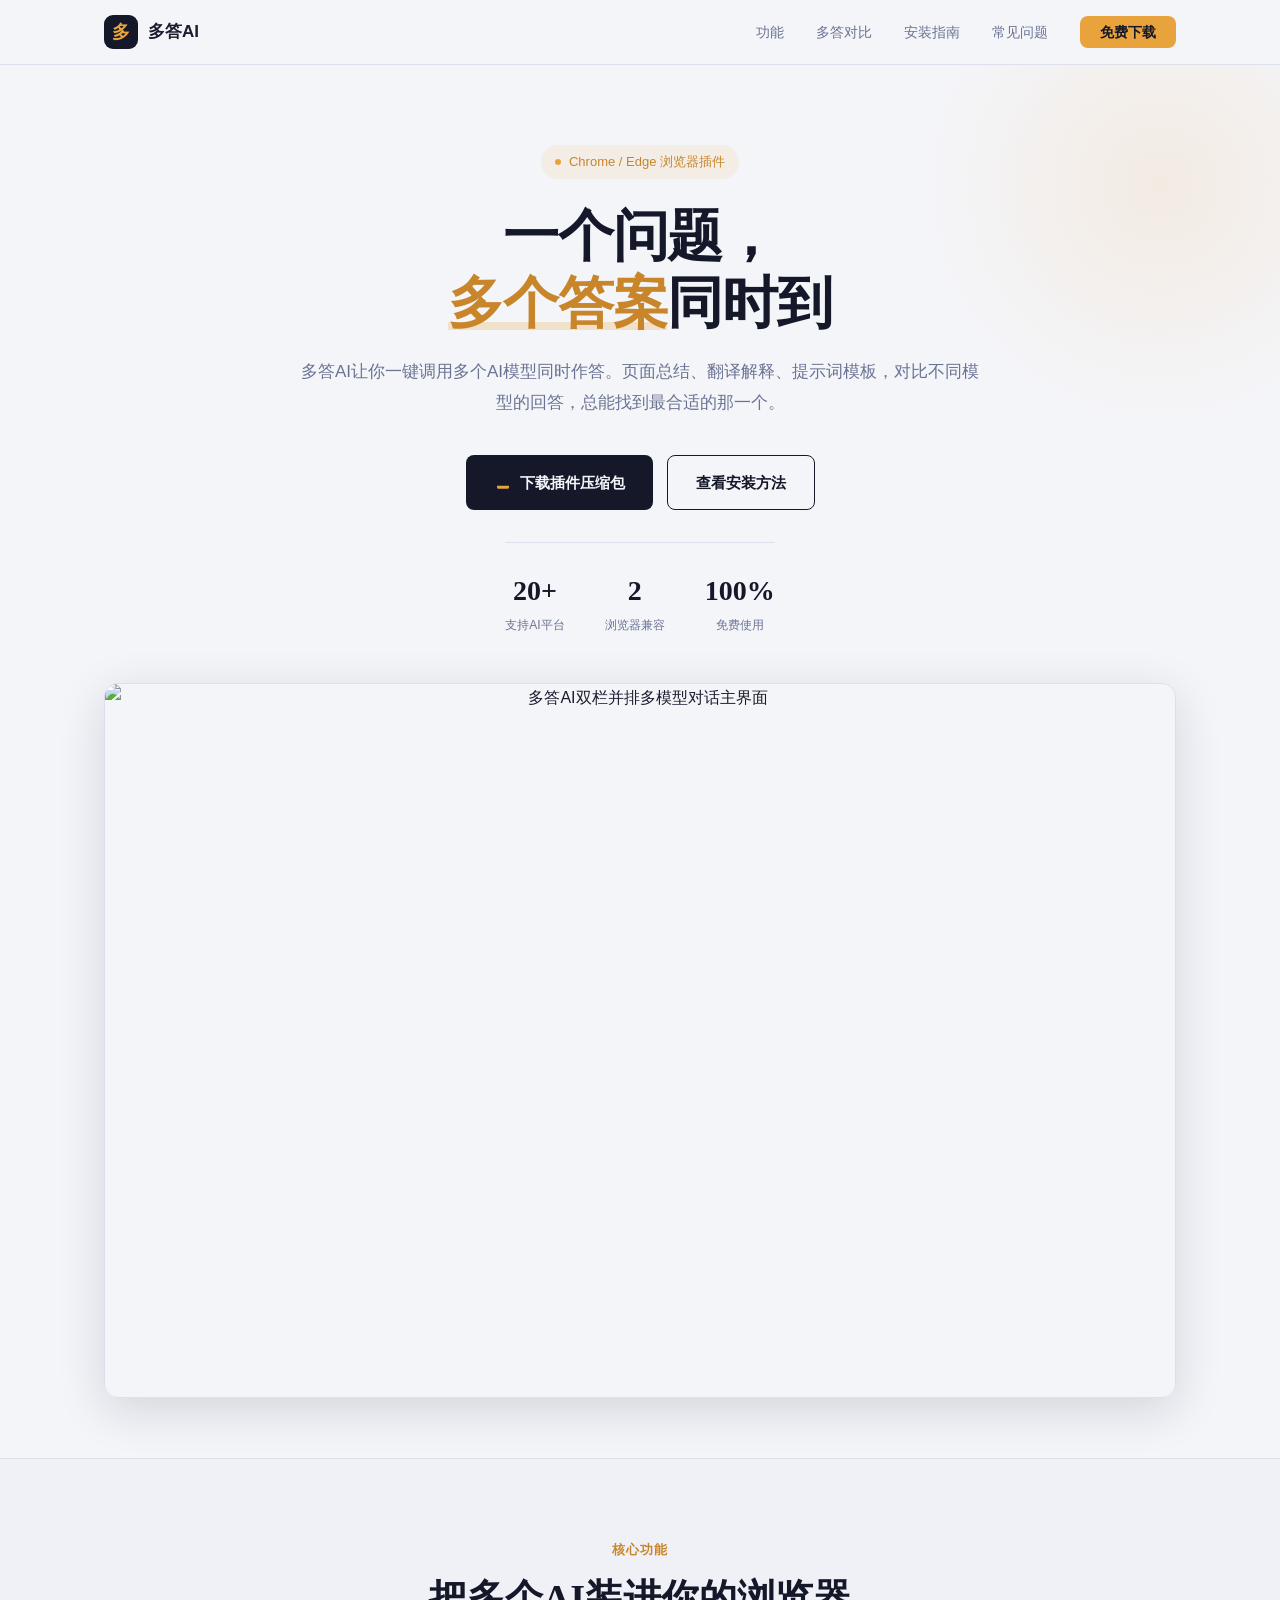
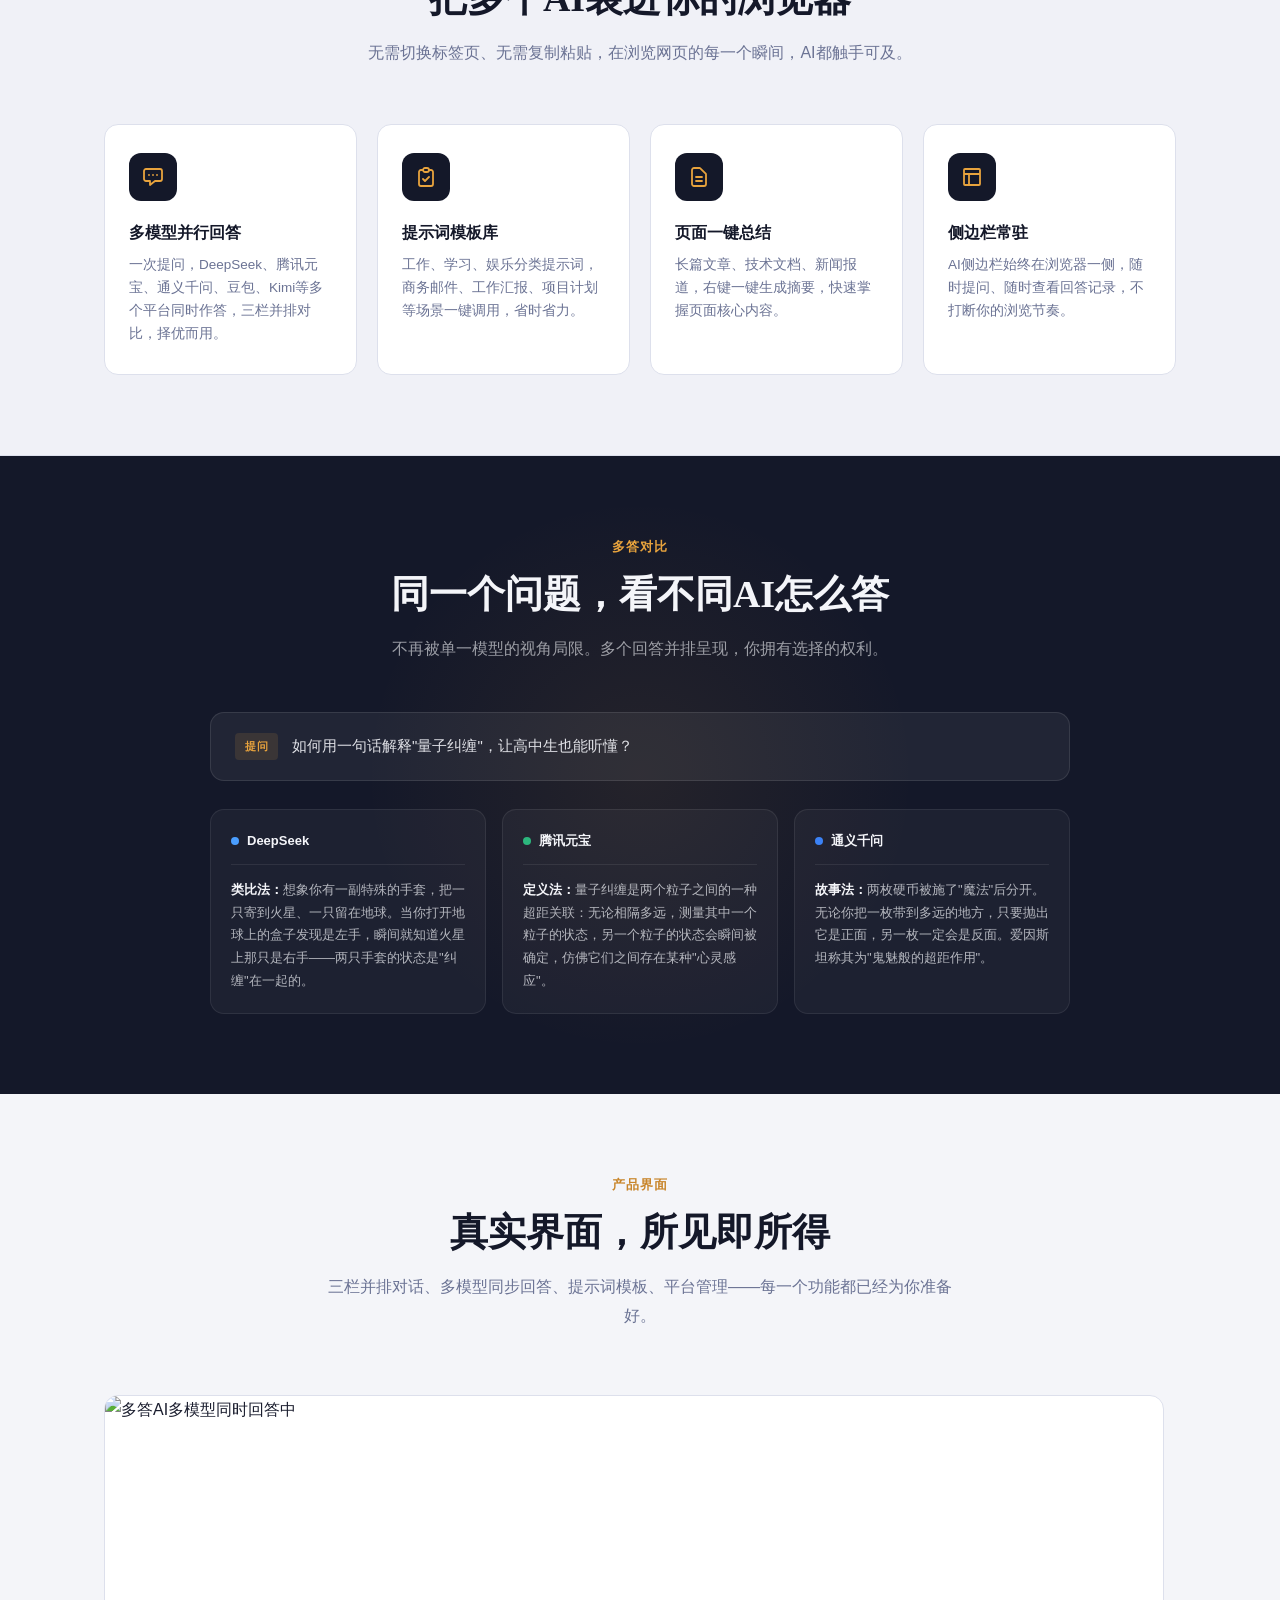
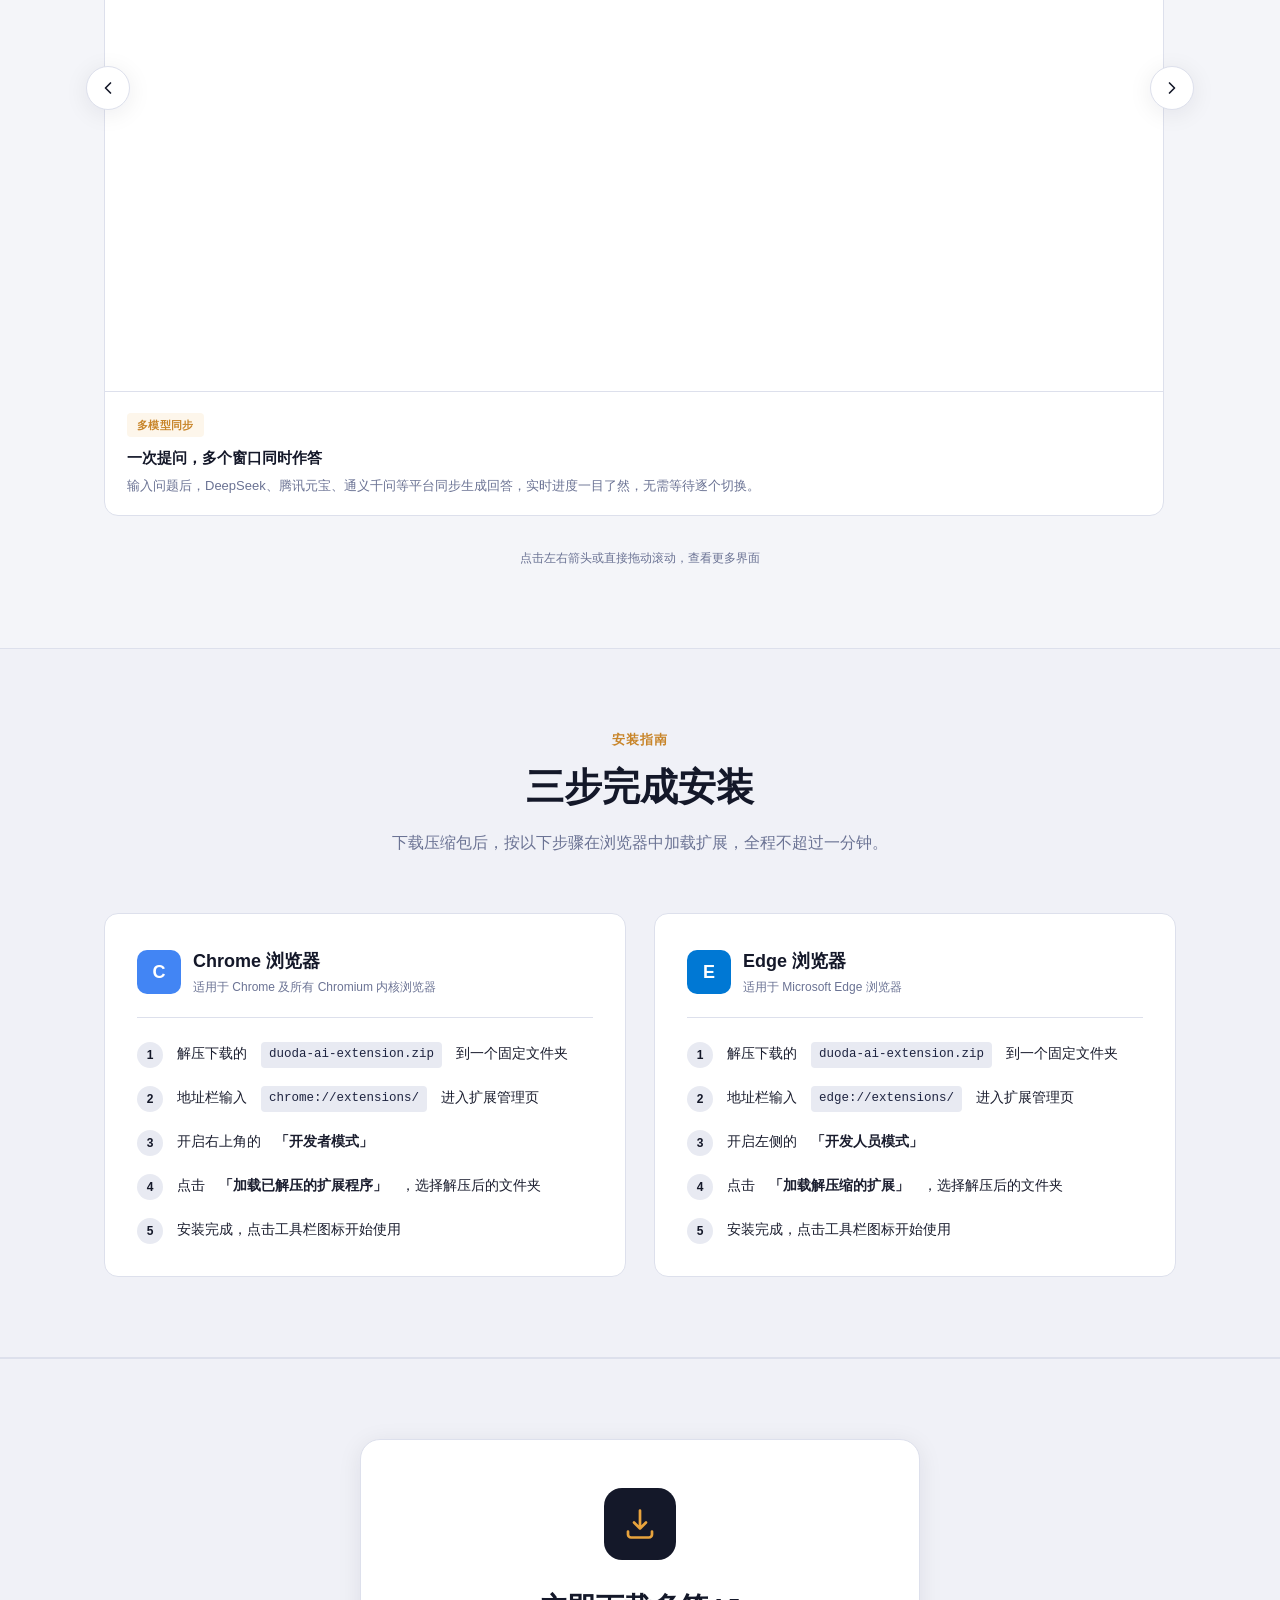
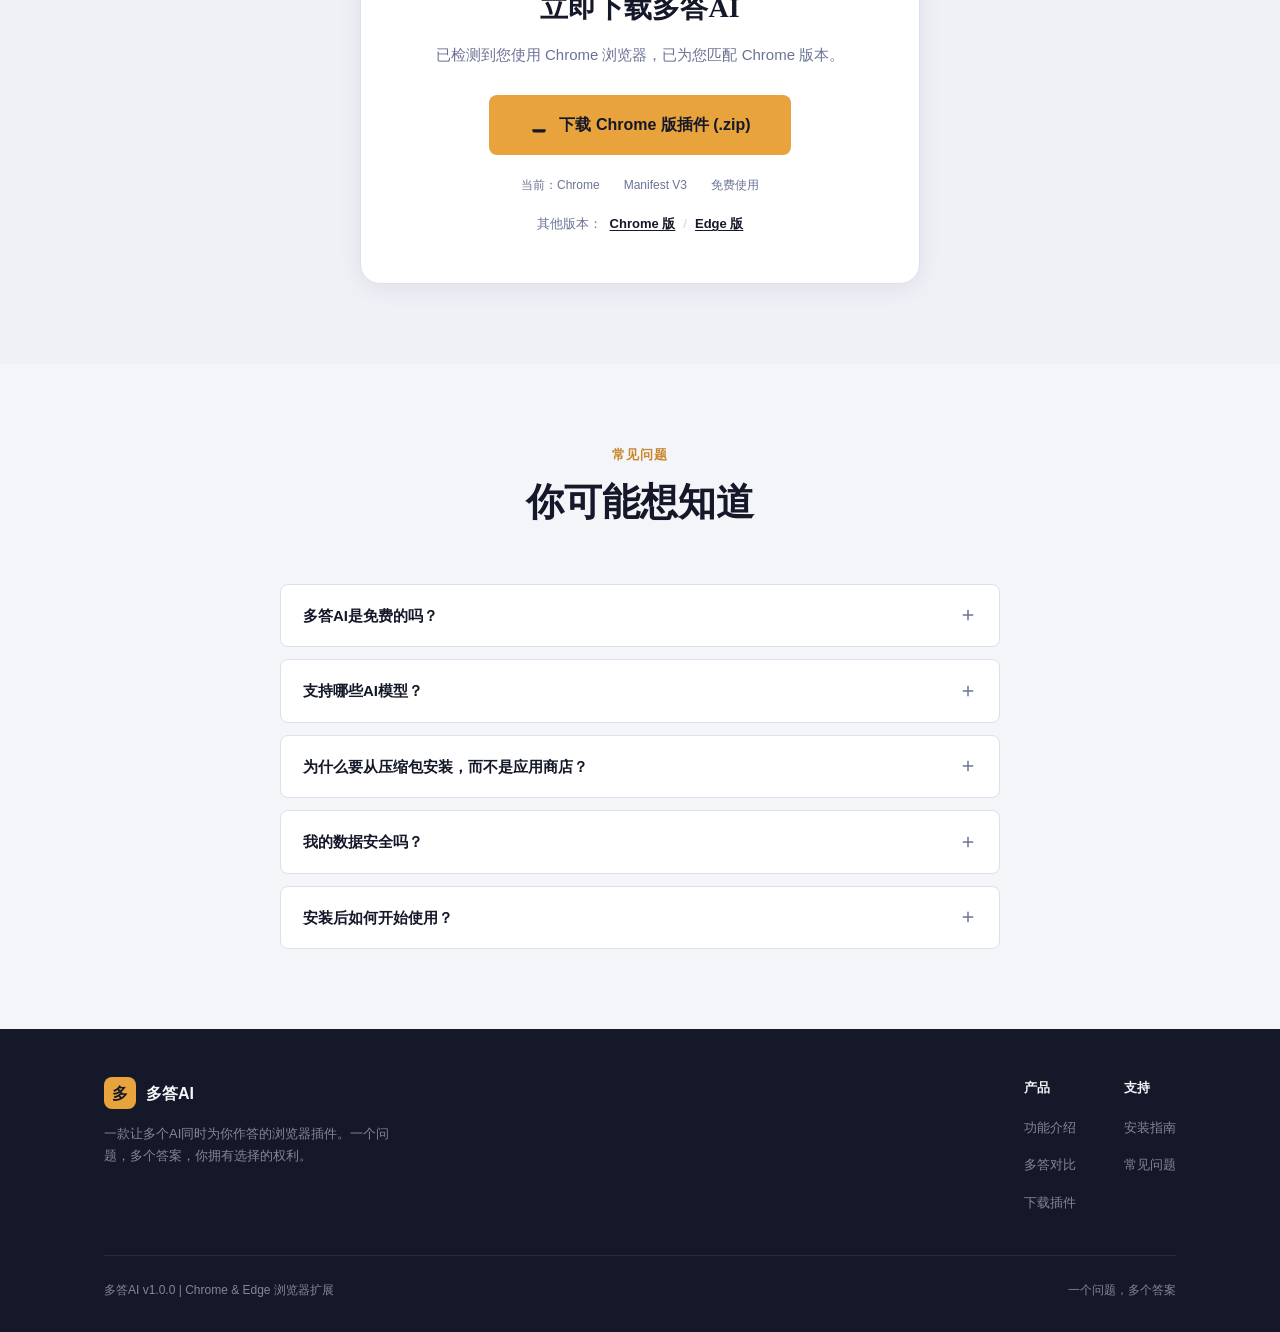
==== index.html @ 55024bc0 "Add files via upload" ====
<!DOCTYPE html>
<html lang="zh-CN">
<head>
<meta charset="UTF-8">
<meta name="viewport" content="width=device-width, initial-scale=1.0">
<title>多答AI - 一个问题，多个答案 | Chrome / Edge 浏览器插件</title>
<meta name="description" content="多答AI是一款Chrome与Edge通用的浏览器插件，一键调用多个AI模型同时回答，页面总结、提示词模板、多回答对比，让你总能找到最合适的答案。">
<link rel="stylesheet" href="https://miaoda.feishu.cn/fonts/css2?family=Noto+Serif+SC:wght@600;700;900&family=Noto+Sans+SC:wght@300;400;500;700&display=swap">
<style>
/* ============ 设计 Token ============ */
:root {
  --ink: #141829;
  --ink-2: #1e2440;
  --ink-3: #2a3055;
  --amber: #e8a33d;
  --amber-dark: #c8852a;
  --amber-light: #f5d49a;
  --paper: #f4f5f9;
  --paper-2: #f0f1f7;
  --paper-3: #e8eaf2;
  --char: #1a1d2e;
  --muted: #6b7394;
  --line: #dde0ec;
  --line-2: #cdd2e4;
  --white: #ffffff;
  --radius: 14px;
  --radius-sm: 8px;
  --shadow: 0 4px 24px rgba(20, 24, 41, 0.08);
  --shadow-lg: 0 12px 48px rgba(20, 24, 41, 0.14);
  --font-display: "Noto Serif SC", "Songti SC", "SimSun", serif;
  --font-body: "Noto Sans SC", -apple-system, "Segoe UI", "Microsoft YaHei", sans-serif;
}

* { margin: 0; padding: 0; box-sizing: border-box; }

html { scroll-behavior: smooth; }

body {
  font-family: var(--font-body);
  background: var(--paper);
  color: var(--char);
  line-height: 1.7;
  -webkit-font-smoothing: antialiased;
}

a { color: inherit; text-decoration: none; }

img { max-width: 100%; display: block; }

.container {
  max-width: 1120px;
  margin: 0 auto;
  padding: 0 24px;
}

/* ============ 导航栏 ============ */
.nav {
  position: sticky;
  top: 0;
  z-index: 100;
  background: rgba(244, 245, 249, 0.88);
  backdrop-filter: blur(12px);
  border-bottom: 1px solid var(--line);
}
.nav-inner {
  display: flex;
  align-items: center;
  justify-content: space-between;
  height: 64px;
}
.nav-logo {
  display: flex;
  align-items: center;
  gap: 10px;
  font-weight: 700;
  font-size: 17px;
}
.nav-logo-mark {
  width: 34px;
  height: 34px;
  background: var(--ink);
  color: var(--amber);
  border-radius: 9px;
  display: flex;
  align-items: center;
  justify-content: center;
  font-family: var(--font-display);
  font-size: 18px;
  font-weight: 900;
}
.nav-links {
  display: flex;
  align-items: center;
  gap: 32px;
  list-style: none;
}
.nav-links a {
  font-size: 14px;
  color: var(--muted);
  transition: color 0.2s;
}
.nav-links a:hover { color: var(--ink); }
.nav-cta {
  background: var(--amber);
  color: var(--ink) !important;
  padding: 8px 20px;
  border-radius: var(--radius-sm);
  font-weight: 600;
  transition: background 0.2s;
}
.nav-cta:hover { background: var(--amber-dark); }

@media (max-width: 720px) {
  .nav-links li:not(:last-child) { display: none; }
}

/* ============ Hero ============ */
.hero {
  padding: 80px 0 60px;
  position: relative;
  overflow: hidden;
}
.hero::before {
  content: '';
  position: absolute;
  top: -120px;
  right: -120px;
  width: 480px;
  height: 480px;
  background: radial-gradient(circle, rgba(232, 163, 61, 0.12) 0%, transparent 70%);
  pointer-events: none;
}
.hero-grid {
  display: flex;
  flex-direction: column;
  gap: 48px;
  align-items: center;
  text-align: center;
}
.hero-text {
  max-width: 680px;
  display: flex;
  flex-direction: column;
  align-items: center;
}
.hero-eyebrow {
  display: inline-flex;
  align-items: center;
  gap: 8px;
  font-size: 13px;
  color: var(--amber-dark);
  background: rgba(232, 163, 61, 0.1);
  padding: 6px 14px;
  border-radius: 20px;
  margin-bottom: 24px;
  font-weight: 500;
}
.hero-eyebrow-dot {
  width: 6px;
  height: 6px;
  background: var(--amber);
  border-radius: 50%;
}
.hero h1 {
  font-family: var(--font-display);
  font-size: clamp(36px, 5vw, 56px);
  font-weight: 900;
  line-height: 1.2;
  color: var(--ink);
  margin-bottom: 20px;
  letter-spacing: -0.02em;
}
.hero h1 .accent {
  color: var(--amber-dark);
  position: relative;
}
.hero h1 .accent::after {
  content: '';
  position: absolute;
  bottom: 4px;
  left: 0;
  right: 0;
  height: 8px;
  background: rgba(232, 163, 61, 0.25);
  z-index: -1;
}
.hero-sub {
  font-size: 17px;
  color: var(--muted);
  margin-bottom: 36px;
  line-height: 1.8;
}
.hero-actions {
  display: flex;
  gap: 14px;
  flex-wrap: wrap;
  justify-content: center;
}
.btn {
  display: inline-flex;
  align-items: center;
  gap: 8px;
  padding: 14px 28px;
  border-radius: var(--radius-sm);
  font-size: 15px;
  font-weight: 600;
  cursor: pointer;
  border: none;
  transition: all 0.2s;
  font-family: inherit;
}
.btn-primary {
  background: var(--ink);
  color: var(--paper);
}
.btn-primary:hover {
  background: var(--ink-2);
  transform: translateY(-1px);
  box-shadow: var(--shadow-lg);
}
.btn-primary svg { fill: var(--amber); }
.btn-outline {
  background: transparent;
  color: var(--ink);
  border: 1.5px solid var(--ink);
}
.btn-outline:hover {
  background: var(--ink);
  color: var(--paper);
}
.hero-meta {
  display: flex;
  gap: 40px;
  margin-top: 32px;
  padding-top: 24px;
  border-top: 1px solid var(--line);
  justify-content: center;
}
.hero-meta-item {
  display: flex;
  flex-direction: column;
  align-items: center;
}
.hero-meta-num {
  font-family: var(--font-display);
  font-size: 28px;
  font-weight: 700;
  color: var(--ink);
}
.hero-meta-label {
  font-size: 12px;
  color: var(--muted);
}

.hero-visual {
  width: 100%;
}
.hero-visual img {
  width: 100%;
  height: auto;
  border-radius: var(--radius);
  box-shadow: var(--shadow-lg);
  border: 1px solid var(--line);
}
.hero-badge {
  position: absolute;
  bottom: -16px;
  left: -16px;
  background: var(--white);
  padding: 12px 18px;
  border-radius: var(--radius-sm);
  box-shadow: var(--shadow);
  display: flex;
  align-items: center;
  gap: 10px;
  font-size: 13px;
  font-weight: 500;
}
.hero-badge-dot {
  width: 10px;
  height: 10px;
  background: #3db88a;
  border-radius: 50%;
}

@media (max-width: 860px) {
  .hero { padding: 48px 0 40px; }
  .hero-grid { gap: 36px; }
  .hero-meta { gap: 24px; }
}

/* ============ 通用 Section ============ */
.section {
  padding: 80px 0;
}
.section-alt {
  background: var(--paper-2);
  border-top: 1px solid var(--line);
  border-bottom: 1px solid var(--line);
}
.section-head {
  text-align: center;
  max-width: 640px;
  margin: 0 auto 56px;
}
.section-eyebrow {
  font-size: 13px;
  font-weight: 600;
  color: var(--amber-dark);
  letter-spacing: 0.08em;
  text-transform: uppercase;
  margin-bottom: 12px;
}
.section-title {
  font-family: var(--font-display);
  font-size: clamp(28px, 3.5vw, 38px);
  font-weight: 700;
  color: var(--ink);
  line-height: 1.3;
  margin-bottom: 16px;
}
.section-desc {
  font-size: 16px;
  color: var(--muted);
  line-height: 1.8;
}

/* ============ 功能卡片 ============ */
.features-grid {
  display: grid;
  grid-template-columns: repeat(4, 1fr);
  gap: 20px;
}
.feature-card {
  background: var(--white);
  border: 1px solid var(--line);
  border-radius: var(--radius);
  padding: 28px 24px;
  transition: all 0.25s;
}
.feature-card:hover {
  transform: translateY(-4px);
  box-shadow: var(--shadow-lg);
  border-color: var(--amber-light);
}
.feature-icon {
  width: 48px;
  height: 48px;
  background: var(--ink);
  border-radius: 12px;
  display: flex;
  align-items: center;
  justify-content: center;
  margin-bottom: 18px;
}
.feature-icon svg {
  width: 24px;
  height: 24px;
  stroke: var(--amber);
  fill: none;
  stroke-width: 1.8;
  stroke-linecap: round;
  stroke-linejoin: round;
}
.feature-card h3 {
  font-size: 16px;
  font-weight: 700;
  color: var(--ink);
  margin-bottom: 8px;
}
.feature-card p {
  font-size: 13.5px;
  color: var(--muted);
  line-height: 1.7;
}

@media (max-width: 900px) {
  .features-grid { grid-template-columns: repeat(2, 1fr); }
}
@media (max-width: 520px) {
  .features-grid { grid-template-columns: 1fr; }
}

/* ============ 多答对比展示 ============ */
.compare-section {
  padding: 80px 0;
  background: var(--ink);
  color: var(--paper);
  position: relative;
  overflow: hidden;
}
.compare-section::before {
  content: '';
  position: absolute;
  top: 50%;
  left: 50%;
  transform: translate(-50%, -50%);
  width: 600px;
  height: 600px;
  background: radial-gradient(circle, rgba(232, 163, 61, 0.08) 0%, transparent 65%);
  pointer-events: none;
}
.compare-head {
  text-align: center;
  max-width: 600px;
  margin: 0 auto 48px;
  position: relative;
}
.compare-head .section-eyebrow { color: var(--amber); }
.compare-head .section-title { color: var(--paper); }
.compare-head .section-desc { color: rgba(244, 245, 249, 0.6); }

.compare-demo {
  max-width: 860px;
  margin: 0 auto;
  position: relative;
}
.compare-query {
  background: rgba(255, 255, 255, 0.06);
  border: 1px solid rgba(255, 255, 255, 0.1);
  border-radius: var(--radius);
  padding: 20px 24px;
  margin-bottom: 28px;
  display: flex;
  align-items: flex-start;
  gap: 14px;
}
.compare-query-label {
  flex-shrink: 0;
  font-size: 11px;
  font-weight: 700;
  color: var(--amber);
  background: rgba(232, 163, 61, 0.12);
  padding: 4px 10px;
  border-radius: 4px;
  letter-spacing: 0.05em;
}
.compare-query-text {
  font-size: 15px;
  line-height: 1.7;
  color: rgba(244, 245, 249, 0.9);
}
.compare-cards {
  display: grid;
  grid-template-columns: repeat(3, 1fr);
  gap: 16px;
}
.compare-card {
  background: rgba(255, 255, 255, 0.04);
  border: 1px solid rgba(255, 255, 255, 0.08);
  border-radius: var(--radius);
  padding: 20px;
  transition: all 0.25s;
}
.compare-card:hover {
  background: rgba(255, 255, 255, 0.07);
  border-color: rgba(232, 163, 61, 0.3);
}
.compare-card-header {
  display: flex;
  align-items: center;
  gap: 8px;
  margin-bottom: 14px;
  padding-bottom: 12px;
  border-bottom: 1px solid rgba(255, 255, 255, 0.08);
}
.compare-card-dot {
  width: 8px;
  height: 8px;
  border-radius: 50%;
}
.compare-card-name {
  font-size: 13px;
  font-weight: 600;
}
.compare-card-body {
  font-size: 13px;
  line-height: 1.75;
  color: rgba(244, 245, 249, 0.7);
}
.compare-card-body strong {
  color: var(--paper);
  font-weight: 600;
}

@media (max-width: 720px) {
  .compare-cards { grid-template-columns: 1fr; }
}

/* ============ 产品截图展示（横向滚动） ============ */
.screenshots-section {
  padding: 80px 0;
}
.screenshots-carousel {
  position: relative;
}
.screenshots-track {
  display: flex;
  gap: 24px;
  overflow-x: auto;
  scroll-behavior: smooth;
  padding: 8px 4px 24px;
  scroll-snap-type: x mandatory;
  -webkit-overflow-scrolling: touch;
}
.screenshots-track::-webkit-scrollbar {
  height: 6px;
}
.screenshots-track::-webkit-scrollbar-track {
  background: var(--paper-3);
  border-radius: 3px;
}
.screenshots-track::-webkit-scrollbar-thumb {
  background: var(--line-2);
  border-radius: 3px;
}
.screenshots-track::-webkit-scrollbar-thumb:hover {
  background: var(--muted);
}
.screenshot-card {
  flex-shrink: 0;
  width: 1060px;
  background: var(--white);
  border: 1px solid var(--line);
  border-radius: var(--radius);
  overflow: hidden;
  transition: all 0.25s;
  scroll-snap-align: start;
  cursor: grab;
}
.screenshot-card:active {
  cursor: grabbing;
}
.screenshot-card:hover {
  transform: translateY(-3px);
  box-shadow: var(--shadow-lg);
}
.screenshot-card img {
  width: 100%;
  height: auto;
  display: block;
  border-bottom: 1px solid var(--line);
}
.screenshot-card-body {
  padding: 18px 22px;
}
.screenshot-card-tag {
  display: inline-block;
  font-size: 11px;
  font-weight: 600;
  color: var(--amber-dark);
  background: rgba(232, 163, 61, 0.1);
  padding: 3px 10px;
  border-radius: 4px;
  margin-bottom: 8px;
  letter-spacing: 0.03em;
}
.screenshot-card h3 {
  font-size: 15px;
  font-weight: 700;
  color: var(--ink);
  margin-bottom: 5px;
}
.screenshot-card p {
  font-size: 13px;
  color: var(--muted);
  line-height: 1.6;
}
.carousel-btn {
  position: absolute;
  top: 40%;
  transform: translateY(-50%);
  width: 44px;
  height: 44px;
  border-radius: 50%;
  background: var(--white);
  border: 1px solid var(--line);
  box-shadow: var(--shadow);
  cursor: pointer;
  display: flex;
  align-items: center;
  justify-content: center;
  z-index: 10;
  transition: all 0.2s;
  color: var(--ink);
}
.carousel-btn:hover {
  background: var(--ink);
  color: var(--amber);
  border-color: var(--ink);
}
.carousel-btn svg {
  width: 20px;
  height: 20px;
  stroke: currentColor;
  fill: none;
  stroke-width: 2;
  stroke-linecap: round;
  stroke-linejoin: round;
}
.carousel-btn.prev {
  left: -18px;
}
.carousel-btn.next {
  right: -18px;
}
.carousel-btn:disabled {
  opacity: 0.35;
  cursor: default;
}
.carousel-btn:disabled:hover {
  background: var(--white);
  color: var(--ink);
  border-color: var(--line);
}
.carousel-hint {
  text-align: center;
  font-size: 12px;
  color: var(--muted);
  margin-top: 8px;
}

@media (max-width: 720px) {
  .screenshot-card { width: 90vw; max-width: 880px; }
  .carousel-btn { display: none; }
}

/* ============ 安装指南 ============ */
.install-grid {
  display: grid;
  grid-template-columns: 1fr 1fr;
  gap: 28px;
}
.install-card {
  background: var(--white);
  border: 1px solid var(--line);
  border-radius: var(--radius);
  padding: 32px;
}
.install-card-header {
  display: flex;
  align-items: center;
  gap: 12px;
  margin-bottom: 24px;
  padding-bottom: 20px;
  border-bottom: 1px solid var(--line);
}
.install-card-icon {
  width: 44px;
  height: 44px;
  border-radius: 10px;
  display: flex;
  align-items: center;
  justify-content: center;
  font-weight: 700;
  font-size: 18px;
  color: var(--white);
}
.install-card-icon.chrome { background: #4285f4; }
.install-card-icon.edge { background: #0078d4; }
.install-card h3 {
  font-size: 18px;
  font-weight: 700;
  color: var(--ink);
}
.install-card-sub {
  font-size: 12px;
  color: var(--muted);
}
.install-steps {
  list-style: none;
  counter-reset: step;
  display: flex;
  flex-direction: column;
  gap: 18px;
}
.install-steps li {
  counter-increment: step;
  display: flex;
  gap: 14px;
  font-size: 14px;
  line-height: 1.7;
  color: var(--char);
}
.install-steps li::before {
  content: counter(step);
  flex-shrink: 0;
  width: 26px;
  height: 26px;
  background: var(--paper-3);
  color: var(--ink);
  border-radius: 50%;
  display: flex;
  align-items: center;
  justify-content: center;
  font-size: 12px;
  font-weight: 700;
}
.install-steps code {
  background: var(--paper-3);
  padding: 2px 8px;
  border-radius: 4px;
  font-size: 12.5px;
  font-family: "Consolas", "Monaco", monospace;
  color: var(--ink-2);
}

@media (max-width: 720px) {
  .install-grid { grid-template-columns: 1fr; }
}

/* ============ 下载区 ============ */
.download-section {
  padding: 80px 0;
  text-align: center;
  background: var(--paper-2);
  border-top: 1px solid var(--line);
}
.download-box {
  max-width: 560px;
  margin: 0 auto;
  background: var(--white);
  border: 1px solid var(--line);
  border-radius: 20px;
  padding: 48px 40px;
  box-shadow: var(--shadow);
}
.download-icon {
  width: 72px;
  height: 72px;
  background: var(--ink);
  border-radius: 18px;
  display: flex;
  align-items: center;
  justify-content: center;
  margin: 0 auto 24px;
}
.download-icon svg {
  width: 36px;
  height: 36px;
  stroke: var(--amber);
  fill: none;
  stroke-width: 1.8;
  stroke-linecap: round;
  stroke-linejoin: round;
}
.download-box h2 {
  font-family: var(--font-display);
  font-size: 28px;
  font-weight: 700;
  color: var(--ink);
  margin-bottom: 10px;
}
.download-box p {
  font-size: 15px;
  color: var(--muted);
  margin-bottom: 28px;
}
.download-btn {
  display: inline-flex;
  align-items: center;
  gap: 10px;
  background: var(--amber);
  color: var(--ink);
  padding: 16px 40px;
  border-radius: var(--radius-sm);
  font-size: 16px;
  font-weight: 700;
  transition: all 0.2s;
  border: none;
  cursor: pointer;
  font-family: inherit;
}
.download-btn:hover {
  background: var(--amber-dark);
  transform: translateY(-2px);
  box-shadow: 0 8px 24px rgba(232, 163, 61, 0.35);
}
.download-btn svg {
  width: 20px;
  height: 20px;
  fill: var(--ink);
}
.download-meta {
  display: flex;
  justify-content: center;
  gap: 24px;
  margin-top: 20px;
  font-size: 12px;
  color: var(--muted);
}
.download-meta span {
  display: flex;
  align-items: center;
  gap: 5px;
}
.download-alt {
  margin-top: 18px;
  font-size: 13px;
  color: var(--muted);
  display: flex;
  align-items: center;
  justify-content: center;
  gap: 8px;
}
.download-alt a {
  color: var(--ink);
  font-weight: 600;
  text-decoration: underline;
  text-underline-offset: 2px;
  transition: color 0.2s;
}
.download-alt a:hover {
  color: var(--amber-dark);
}
.alt-sep {
  color: var(--line-2);
}

/* ============ FAQ ============ */
.faq-list {
  max-width: 720px;
  margin: 0 auto;
  display: flex;
  flex-direction: column;
  gap: 12px;
}
.faq-item {
  background: var(--white);
  border: 1px solid var(--line);
  border-radius: var(--radius-sm);
  overflow: hidden;
}
.faq-q {
  padding: 18px 22px;
  font-size: 15px;
  font-weight: 600;
  color: var(--ink);
  cursor: pointer;
  display: flex;
  justify-content: space-between;
  align-items: center;
  gap: 16px;
  user-select: none;
}
.faq-q svg {
  flex-shrink: 0;
  width: 18px;
  height: 18px;
  stroke: var(--muted);
  fill: none;
  stroke-width: 2;
  transition: transform 0.25s;
}
.faq-item.open .faq-q svg {
  transform: rotate(45deg);
}
.faq-a {
  max-height: 0;
  overflow: hidden;
  transition: max-height 0.3s ease;
}
.faq-a-inner {
  padding: 0 22px 18px;
  font-size: 14px;
  color: var(--muted);
  line-height: 1.8;
}

/* ============ Footer ============ */
.footer {
  background: var(--ink);
  color: rgba(244, 245, 249, 0.5);
  padding: 48px 0 32px;
}
.footer-inner {
  display: flex;
  justify-content: space-between;
  align-items: flex-start;
  flex-wrap: wrap;
  gap: 32px;
}
.footer-brand {
  max-width: 300px;
}
.footer-logo {
  display: flex;
  align-items: center;
  gap: 10px;
  margin-bottom: 14px;
}
.footer-logo-mark {
  width: 32px;
  height: 32px;
  background: var(--amber);
  color: var(--ink);
  border-radius: 8px;
  display: flex;
  align-items: center;
  justify-content: center;
  font-family: var(--font-display);
  font-weight: 900;
  font-size: 16px;
}
.footer-logo-text {
  color: var(--paper);
  font-weight: 700;
  font-size: 16px;
}
.footer-brand p {
  font-size: 13px;
  line-height: 1.7;
}
.footer-links {
  display: flex;
  gap: 48px;
}
.footer-col h4 {
  color: var(--paper);
  font-size: 13px;
  font-weight: 600;
  margin-bottom: 14px;
}
.footer-col ul {
  list-style: none;
  display: flex;
  flex-direction: column;
  gap: 10px;
}
.footer-col a {
  font-size: 13px;
  transition: color 0.2s;
}
.footer-col a:hover { color: var(--amber); }
.footer-bottom {
  margin-top: 40px;
  padding-top: 24px;
  border-top: 1px solid rgba(255, 255, 255, 0.08);
  font-size: 12px;
  display: flex;
  justify-content: space-between;
  flex-wrap: wrap;
  gap: 12px;
}

@media (max-width: 600px) {
  .footer-inner { flex-direction: column; }
  .footer-links { gap: 32px; }
}
</style>
</head>
<body>

<!-- ============ 导航栏 ============ -->
<nav class="nav">
  <div class="container nav-inner">
    <a href="#" class="nav-logo">
      <span class="nav-logo-mark">多</span>
      <span>多答AI</span>
    </a>
    <ul class="nav-links">
      <li><a href="#features">功能</a></li>
      <li><a href="#compare">多答对比</a></li>
      <li><a href="#install">安装指南</a></li>
      <li><a href="#faq">常见问题</a></li>
      <li><a href="#download" class="nav-cta">免费下载</a></li>
    </ul>
  </div>
</nav>

<!-- ============ Hero ============ -->
<section class="hero">
  <div class="container">
    <div class="hero-grid">
      <div class="hero-text">
        <div class="hero-eyebrow">
          <span class="hero-eyebrow-dot"></span>
          Chrome / Edge 浏览器插件
        </div>
        <h1>一个问题，<br><span class="accent">多个答案</span>同时到</h1>
        <p class="hero-sub">多答AI让你一键调用多个AI模型同时作答。页面总结、翻译解释、提示词模板，对比不同模型的回答，总能找到最合适的那一个。</p>
        <div class="hero-actions">
          <a href="#download" class="btn btn-primary">
            <svg viewBox="0 0 24 24" width="18" height="18"><path d="M12 3v12m0 0l-4-4m4 4l4-4M4 17v2a2 2 0 002 2h12a2 2 0 002-2v-2"/></svg>
            下载插件压缩包
          </a>
          <a href="#install" class="btn btn-outline">查看安装方法</a>
        </div>
        <div class="hero-meta">
          <div class="hero-meta-item">
            <span class="hero-meta-num">20+</span>
            <span class="hero-meta-label">支持AI平台</span>
          </div>
          <div class="hero-meta-item">
            <span class="hero-meta-num">2</span>
            <span class="hero-meta-label">浏览器兼容</span>
          </div>
          <div class="hero-meta-item">
            <span class="hero-meta-num">100%</span>
            <span class="hero-meta-label">免费使用</span>
          </div>
        </div>
      </div>
      <div class="hero-visual">
        <img src="https://aka.doubaocdn.com/s/SMDvQHqCIM" alt="多答AI双栏并排多模型对话主界面" width="960" height="640">
      </div>
    </div>
  </div>
</section>

<!-- ============ 核心功能 ============ -->
<section class="section section-alt" id="features">
  <div class="container">
    <div class="section-head">
      <div class="section-eyebrow">核心功能</div>
      <h2 class="section-title">把多个AI装进你的浏览器</h2>
      <p class="section-desc">无需切换标签页、无需复制粘贴，在浏览网页的每一个瞬间，AI都触手可及。</p>
    </div>
    <div class="features-grid">
      <div class="feature-card">
        <div class="feature-icon">
          <svg viewBox="0 0 24 24"><path d="M8 10h.01M12 10h.01M16 10h.01M9 16H5a2 2 0 01-2-2V6a2 2 0 012-2h14a2 2 0 012 2v8a2 2 0 01-2 2h-5l-5 4v-4z"/></svg>
        </div>
        <h3>多模型并行回答</h3>
        <p>一次提问，DeepSeek、腾讯元宝、通义千问、豆包、Kimi等多个平台同时作答，三栏并排对比，择优而用。</p>
      </div>
      <div class="feature-card">
        <div class="feature-icon">
          <svg viewBox="0 0 24 24"><path d="M9 5H7a2 2 0 00-2 2v12a2 2 0 002 2h10a2 2 0 002-2V7a2 2 0 00-2-2h-2M9 5a2 2 0 002 2h2a2 2 0 002-2M9 5a2 2 0 012-2h2a2 2 0 012 2m-6 9l2 2 4-4"/></svg>
        </div>
        <h3>提示词模板库</h3>
        <p>工作、学习、娱乐分类提示词，商务邮件、工作汇报、项目计划等场景一键调用，省时省力。</p>
      </div>
      <div class="feature-card">
        <div class="feature-icon">
          <svg viewBox="0 0 24 24"><path d="M9 12h6m-6 4h6m2 5H7a2 2 0 01-2-2V5a2 2 0 012-2h5.586a1 1 0 01.707.293l5.414 5.414a1 1 0 01.293.707V19a2 2 0 01-2 2z"/></svg>
        </div>
        <h3>页面一键总结</h3>
        <p>长篇文章、技术文档、新闻报道，右键一键生成摘要，快速掌握页面核心内容。</p>
      </div>
      <div class="feature-card">
        <div class="feature-icon">
          <svg viewBox="0 0 24 24"><path d="M4 5a1 1 0 011-1h14a1 1 0 011 1v14a1 1 0 01-1 1H5a1 1 0 01-1-1V5zM4 9h16M9 9v11"/></svg>
        </div>
        <h3>侧边栏常驻</h3>
        <p>AI侧边栏始终在浏览器一侧，随时提问、随时查看回答记录，不打断你的浏览节奏。</p>
      </div>
    </div>
  </div>
</section>

<!-- ============ 多答对比展示 ============ -->
<section class="compare-section" id="compare">
  <div class="container">
    <div class="compare-head">
      <div class="section-eyebrow">多答对比</div>
      <h2 class="section-title">同一个问题，看不同AI怎么答</h2>
      <p class="section-desc">不再被单一模型的视角局限。多个回答并排呈现，你拥有选择的权利。</p>
    </div>
    <div class="compare-demo">
      <div class="compare-query">
        <span class="compare-query-label">提问</span>
        <span class="compare-query-text">如何用一句话解释"量子纠缠"，让高中生也能听懂？</span>
      </div>
      <div class="compare-cards">
        <div class="compare-card">
          <div class="compare-card-header">
            <span class="compare-card-dot" style="background:#4a9eff"></span>
            <span class="compare-card-name">DeepSeek</span>
          </div>
          <div class="compare-card-body">
            <strong>类比法：</strong>想象你有一副特殊的手套，把一只寄到火星、一只留在地球。当你打开地球上的盒子发现是左手，瞬间就知道火星上那只是右手——两只手套的状态是"纠缠"在一起的。
          </div>
        </div>
        <div class="compare-card">
          <div class="compare-card-header">
            <span class="compare-card-dot" style="background:#2cb67d"></span>
            <span class="compare-card-name">腾讯元宝</span>
          </div>
          <div class="compare-card-body">
            <strong>定义法：</strong>量子纠缠是两个粒子之间的一种超距关联：无论相隔多远，测量其中一个粒子的状态，另一个粒子的状态会瞬间被确定，仿佛它们之间存在某种"心灵感应"。
          </div>
        </div>
        <div class="compare-card">
          <div class="compare-card-header">
            <span class="compare-card-dot" style="background:#3b82f6"></span>
            <span class="compare-card-name">通义千问</span>
          </div>
          <div class="compare-card-body">
            <strong>故事法：</strong>两枚硬币被施了"魔法"后分开。无论你把一枚带到多远的地方，只要抛出它是正面，另一枚一定会是反面。爱因斯坦称其为"鬼魅般的超距作用"。
          </div>
        </div>
      </div>
    </div>
  </div>
</section>

<!-- ============ 产品界面一览 ============ -->
<section class="screenshots-section">
  <div class="container">
    <div class="section-head">
      <div class="section-eyebrow">产品界面</div>
      <h2 class="section-title">真实界面，所见即所得</h2>
      <p class="section-desc">三栏并排对话、多模型同步回答、提示词模板、平台管理——每一个功能都已经为你准备好。</p>
    </div>
    <div class="screenshots-carousel">
      <button class="carousel-btn prev" id="carouselPrev" aria-label="向左滚动">
        <svg viewBox="0 0 24 24"><polyline points="15 18 9 12 15 6"/></svg>
      </button>
      <div class="screenshots-track" id="screenshotsTrack">
      <div class="screenshot-card">
        <img src="https://aka.doubaocdn.com/s/jRTwMJbAfI" alt="多答AI多模型同时回答中" width="960" height="540">
        <div class="screenshot-card-body">
          <span class="screenshot-card-tag">多模型同步</span>
          <h3>一次提问，多个窗口同时作答</h3>
          <p>输入问题后，DeepSeek、腾讯元宝、通义千问等平台同步生成回答，实时进度一目了然，无需等待逐个切换。</p>
        </div>
      </div>
      <div class="screenshot-card">
        <img src="https://aka.doubaocdn.com/s/UZMyj29QMn" alt="多答AI图片文字提取功能" width="960" height="540">
        <div class="screenshot-card-body">
          <span class="screenshot-card-tag">多模态能力</span>
          <h3>图片文字提取</h3>
          <p>发送图片即可提取其中文字，多个模型交叉验证识别结果。</p>
        </div>
      </div>
      <div class="screenshot-card">
        <img src="https://aka.doubaocdn.com/s/8kccr1u4Fd" alt="多答AI提示词模板管理" width="960" height="540">
        <div class="screenshot-card-body">
          <span class="screenshot-card-tag">效率工具</span>
          <h3>提示词模板库</h3>
          <p>工作、学习、娱乐分类提示词，商务邮件、工作汇报、项目计划一键调用。</p>
        </div>
      </div>
      <div class="screenshot-card">
        <img src="https://aka.doubaocdn.com/s/FpIgsiD4Bj" alt="多答AI平台管理设置" width="960" height="540">
        <div class="screenshot-card-body">
          <span class="screenshot-card-tag">平台管理</span>
          <h3>20+ AI 平台自由组合</h3>
          <p>国内国际主流平台全覆盖，支持分组管理、拖拽排序，自由搭配回答组合。</p>
        </div>
      </div>
      <div class="screenshot-card">
        <img src="https://aka.doubaocdn.com/s/V0OZ2TCRTd" alt="多答AI会员中心功能对比" width="960" height="540">
        <div class="screenshot-card-body">
          <span class="screenshot-card-tag">会员体系</span>
          <h3>免费使用，会员进阶</h3>
          <p>每日30次免费提问，会员解锁无限制提问、多AI总结、对话导出等高级功能。</p>
        </div>
      </div>
      </div>
      <button class="carousel-btn next" id="carouselNext" aria-label="向右滚动">
        <svg viewBox="0 0 24 24"><polyline points="9 18 15 12 9 6"/></svg>
      </button>
    </div>
    <div class="carousel-hint">点击左右箭头或直接拖动滚动，查看更多界面</div>
  </div>
</section>

<!-- ============ 安装指南 ============ -->
<section class="section section-alt" id="install">
  <div class="container">
    <div class="section-head">
      <div class="section-eyebrow">安装指南</div>
      <h2 class="section-title">三步完成安装</h2>
      <p class="section-desc">下载压缩包后，按以下步骤在浏览器中加载扩展，全程不超过一分钟。</p>
    </div>
    <div class="install-grid">
      <div class="install-card">
        <div class="install-card-header">
          <div class="install-card-icon chrome">C</div>
          <div>
            <h3>Chrome 浏览器</h3>
            <div class="install-card-sub">适用于 Chrome 及所有 Chromium 内核浏览器</div>
          </div>
        </div>
        <ol class="install-steps">
          <li>解压下载的 <code>duoda-ai-extension.zip</code> 到一个固定文件夹</li>
          <li>地址栏输入 <code>chrome://extensions/</code> 进入扩展管理页</li>
          <li>开启右上角的<strong>「开发者模式」</strong></li>
          <li>点击<strong>「加载已解压的扩展程序」</strong>，选择解压后的文件夹</li>
          <li>安装完成，点击工具栏图标开始使用</li>
        </ol>
      </div>
      <div class="install-card">
        <div class="install-card-header">
          <div class="install-card-icon edge">E</div>
          <div>
            <h3>Edge 浏览器</h3>
            <div class="install-card-sub">适用于 Microsoft Edge 浏览器</div>
          </div>
        </div>
        <ol class="install-steps">
          <li>解压下载的 <code>duoda-ai-extension.zip</code> 到一个固定文件夹</li>
          <li>地址栏输入 <code>edge://extensions/</code> 进入扩展管理页</li>
          <li>开启左侧的<strong>「开发人员模式」</strong></li>
          <li>点击<strong>「加载解压缩的扩展」</strong>，选择解压后的文件夹</li>
          <li>安装完成，点击工具栏图标开始使用</li>
        </ol>
      </div>
    </div>
  </div>
</section>

<!-- ============ 下载区 ============ -->
<section class="download-section" id="download">
  <div class="container">
    <div class="download-box">
      <div class="download-icon">
        <svg viewBox="0 0 24 24"><path d="M12 3v12m0 0l-4-4m4 4l4-4M4 17v2a2 2 0 002 2h12a2 2 0 002-2v-2"/></svg>
      </div>
      <h2>立即下载多答AI</h2>
      <p id="downloadDesc">正在检测您的浏览器...</p>
      <a href="#" id="downloadBtn" class="download-btn" download>
        <svg viewBox="0 0 24 24"><path d="M12 3v12m0 0l-4-4m4 4l4-4M4 17v2a2 2 0 002 2h12a2 2 0 002-2v-2"/></svg>
        <span id="downloadBtnText">下载插件压缩包</span>
      </a>
      <div class="download-meta">
        <span id="browserBadge">检测浏览器中...</span>
        <span>Manifest V3</span>
        <span>免费使用</span>
      </div>
      <div class="download-alt">
        <span>其他版本：</span>
        <a href="https://aka.doubaocdn.com/s/7yS8JajcjB" download="duoda-ai-chrome.zip">Chrome 版</a>
        <span class="alt-sep">/</span>
        <a href="https://aka.doubaocdn.com/s/Ftp0LqDDO7" download="duoda-ai-edge.zip">Edge 版</a>
      </div>
    </div>
  </div>
</section>

<!-- ============ FAQ ============ -->
<section class="section" id="faq">
  <div class="container">
    <div class="section-head">
      <div class="section-eyebrow">常见问题</div>
      <h2 class="section-title">你可能想知道</h2>
    </div>
    <div class="faq-list">
      <div class="faq-item">
        <div class="faq-q">
          <span>多答AI是免费的吗？</span>
          <svg viewBox="0 0 24 24"><line x1="12" y1="5" x2="12" y2="19"/><line x1="5" y1="12" x2="19" y2="12"/></svg>
        </div>
        <div class="faq-a">
          <div class="faq-a-inner">插件本身完全免费，开源可审计。插件不内置API密钥，你需要自行在各AI平台申请API Key并填入插件设置中。各平台通常提供免费额度，超出后按各自的计费标准收费。</div>
        </div>
      </div>
      <div class="faq-item">
        <div class="faq-q">
          <span>支持哪些AI模型？</span>
          <svg viewBox="0 0 24 24"><line x1="12" y1="5" x2="12" y2="19"/><line x1="5" y1="12" x2="19" y2="12"/></svg>
        </div>
        <div class="faq-a">
          <div class="faq-a-inner">当前版本支持 DeepSeek、腾讯元宝、通义千问、豆包、Kimi、文心一言、智谱清言、讯飞星火、ChatGPT、Claude、Gemini 等 20 余个国内外主流 AI 平台。你可以在设置的平台管理中自由选择参与回答的平台组合，支持分组管理和拖拽排序。</div>
        </div>
      </div>
      <div class="faq-item">
        <div class="faq-q">
          <span>为什么要从压缩包安装，而不是应用商店？</span>
          <svg viewBox="0 0 24 24"><line x1="12" y1="5" x2="12" y2="19"/><line x1="5" y1="12" x2="19" y2="12"/></svg>
        </div>
        <div class="faq-a">
          <div class="faq-a-inner">以压缩包形式分发可以让你第一时间获取最新版本，无需等待应用商店审核。同时代码完全透明，你可以检查每一行实现。安装过程非常简单，按照上方安装指南三步即可完成。</div>
        </div>
      </div>
      <div class="faq-item">
        <div class="faq-q">
          <span>我的数据安全吗？</span>
          <svg viewBox="0 0 24 24"><line x1="12" y1="5" x2="12" y2="19"/><line x1="5" y1="12" x2="19" y2="12"/></svg>
        </div>
        <div class="faq-a">
          <div class="faq-a-inner">插件仅在你主动触发时（点击按钮、输入提问）才会发送请求，不会在后台收集或上传你的浏览数据。API密钥存储在浏览器本地的安全存储中，不会上传到任何第三方服务器。所有AI请求直接从你的浏览器发往对应模型的官方API。</div>
        </div>
      </div>
      <div class="faq-item">
        <div class="faq-q">
          <span>安装后如何开始使用？</span>
          <svg viewBox="0 0 24 24"><line x1="12" y1="5" x2="12" y2="19"/><line x1="5" y1="12" x2="19" y2="12"/></svg>
        </div>
        <div class="faq-a">
          <div class="faq-a-inner">安装完成后，点击浏览器工具栏的多答AI图标即可打开主界面，在底部输入框输入问题，多个模型将同时作答。你还可以使用提示词模板、上传图片提取文字、一键总结对话、导出对话记录等功能。首次使用请先在设置中登录或配置对应平台的账号。</div>
        </div>
      </div>
    </div>
  </div>
</section>

<!-- ============ Footer ============ -->
<footer class="footer">
  <div class="container">
    <div class="footer-inner">
      <div class="footer-brand">
        <div class="footer-logo">
          <span class="footer-logo-mark">多</span>
          <span class="footer-logo-text">多答AI</span>
        </div>
        <p>一款让多个AI同时为你作答的浏览器插件。一个问题，多个答案，你拥有选择的权利。</p>
      </div>
      <div class="footer-links">
        <div class="footer-col">
          <h4>产品</h4>
          <ul>
            <li><a href="#features">功能介绍</a></li>
            <li><a href="#compare">多答对比</a></li>
            <li><a href="#download">下载插件</a></li>
          </ul>
        </div>
        <div class="footer-col">
          <h4>支持</h4>
          <ul>
            <li><a href="#install">安装指南</a></li>
            <li><a href="#faq">常见问题</a></li>
          </ul>
        </div>
      </div>
    </div>
    <div class="footer-bottom">
      <span>多答AI v1.0.0 | Chrome &amp; Edge 浏览器扩展</span>
      <span>一个问题，多个答案</span>
    </div>
  </div>
</footer>

<script>
// FAQ 手风琴
document.querySelectorAll('.faq-q').forEach(function(q) {
  q.addEventListener('click', function() {
    var item = q.parentElement;
    var answer = item.querySelector('.faq-a');
    var isOpen = item.classList.contains('open');
    // 关闭所有
    document.querySelectorAll('.faq-item').forEach(function(i) {
      i.classList.remove('open');
      i.querySelector('.faq-a').style.maxHeight = null;
    });
    // 打开当前
    if (!isOpen) {
      item.classList.add('open');
      answer.style.maxHeight = answer.scrollHeight + 'px';
    }
  });
});

// 导航平滑滚动（不使用 scrollIntoView）
document.querySelectorAll('a[href^="#"]').forEach(function(link) {
  link.addEventListener('click', function(e) {
    var targetId = link.getAttribute('href');
    if (targetId === '#') return;
    var target = document.querySelector(targetId);
    if (target) {
      e.preventDefault();
      var navHeight = 64;
      var targetPos = target.getBoundingClientRect().top + window.pageYOffset - navHeight;
      window.scrollTo({ top: targetPos, behavior: 'smooth' });
    }
  });
});

// 产品截图横向轮播
(function() {
  var track = document.getElementById('screenshotsTrack');
  var prevBtn = document.getElementById('carouselPrev');
  var nextBtn = document.getElementById('carouselNext');
  if (!track || !prevBtn || !nextBtn) return;

  var firstCard = track.querySelector('.screenshot-card');
  var cardWidth = firstCard ? firstCard.offsetWidth + 24 : 544; // 卡片宽度 + gap

  function updateButtons() {
    var scrollLeft = track.scrollLeft;
    var maxScroll = track.scrollWidth - track.clientWidth;
    prevBtn.disabled = scrollLeft <= 2;
    nextBtn.disabled = scrollLeft >= maxScroll - 2;
  }

  prevBtn.addEventListener('click', function() {
    track.scrollBy({ left: -cardWidth, behavior: 'smooth' });
  });

  nextBtn.addEventListener('click', function() {
    track.scrollBy({ left: cardWidth, behavior: 'smooth' });
  });

  track.addEventListener('scroll', updateButtons);
  window.addEventListener('resize', updateButtons);
  updateButtons();

  // 鼠标拖动滚动
  var isDown = false;
  var startX = 0;
  var scrollStart = 0;

  track.addEventListener('mousedown', function(e) {
    isDown = true;
    track.style.cursor = 'grabbing';
    startX = e.pageX - track.offsetLeft;
    scrollStart = track.scrollLeft;
  });

  track.addEventListener('mouseleave', function() {
    isDown = false;
    track.style.cursor = 'grab';
  });

  track.addEventListener('mouseup', function() {
    isDown = false;
    track.style.cursor = 'grab';
  });

  track.addEventListener('mousemove', function(e) {
    if (!isDown) return;
    e.preventDefault();
    var x = e.pageX - track.offsetLeft;
    var walk = (x - startX) * 1.5;
    track.scrollLeft = scrollStart - walk;
  });
})();

// 浏览器检测 - 自动选择对应插件包下载
(function() {
  var CHROME_URL = 'https://aka.doubaocdn.com/s/7yS8JajcjB';
  var EDGE_URL = 'https://aka.doubaocdn.com/s/Ftp0LqDDO7';

  var btn = document.getElementById('downloadBtn');
  var btnText = document.getElementById('downloadBtnText');
  var desc = document.getElementById('downloadDesc');
  var badge = document.getElementById('browserBadge');
  if (!btn || !btnText || !desc || !badge) return;

  var ua = navigator.userAgent;
  var browser;
  if (ua.indexOf('Edg') > -1) {
    browser = 'edge';
  } else if (ua.indexOf('Chrome') > -1) {
    browser = 'chrome';
  } else {
    browser = 'other';
  }

  if (browser === 'chrome') {
    btn.href = CHROME_URL;
    btn.setAttribute('download', 'duoda-ai-chrome.zip');
    btnText.textContent = '下载 Chrome 版插件 (.zip)';
    desc.textContent = '已检测到您使用 Chrome 浏览器，已为您匹配 Chrome 版本。';
    badge.textContent = '当前：Chrome';
  } else if (browser === 'edge') {
    btn.href = EDGE_URL;
    btn.setAttribute('download', 'duoda-ai-edge.zip');
    btnText.textContent = '下载 Edge 版插件 (.zip)';
    desc.textContent = '已检测到您使用 Edge 浏览器，已为您匹配 Edge 版本。';
    badge.textContent = '当前：Edge';
  } else {
    btn.href = CHROME_URL;
    btn.setAttribute('download', 'duoda-ai-chrome.zip');
    btnText.textContent = '下载插件压缩包 (.zip)';
    desc.textContent = '请根据您的浏览器选择对应版本，Chrome 与 Edge 均支持。';
    badge.textContent = '未检测到 Chrome / Edge';
  }
})();
</script>

</body>
</html>
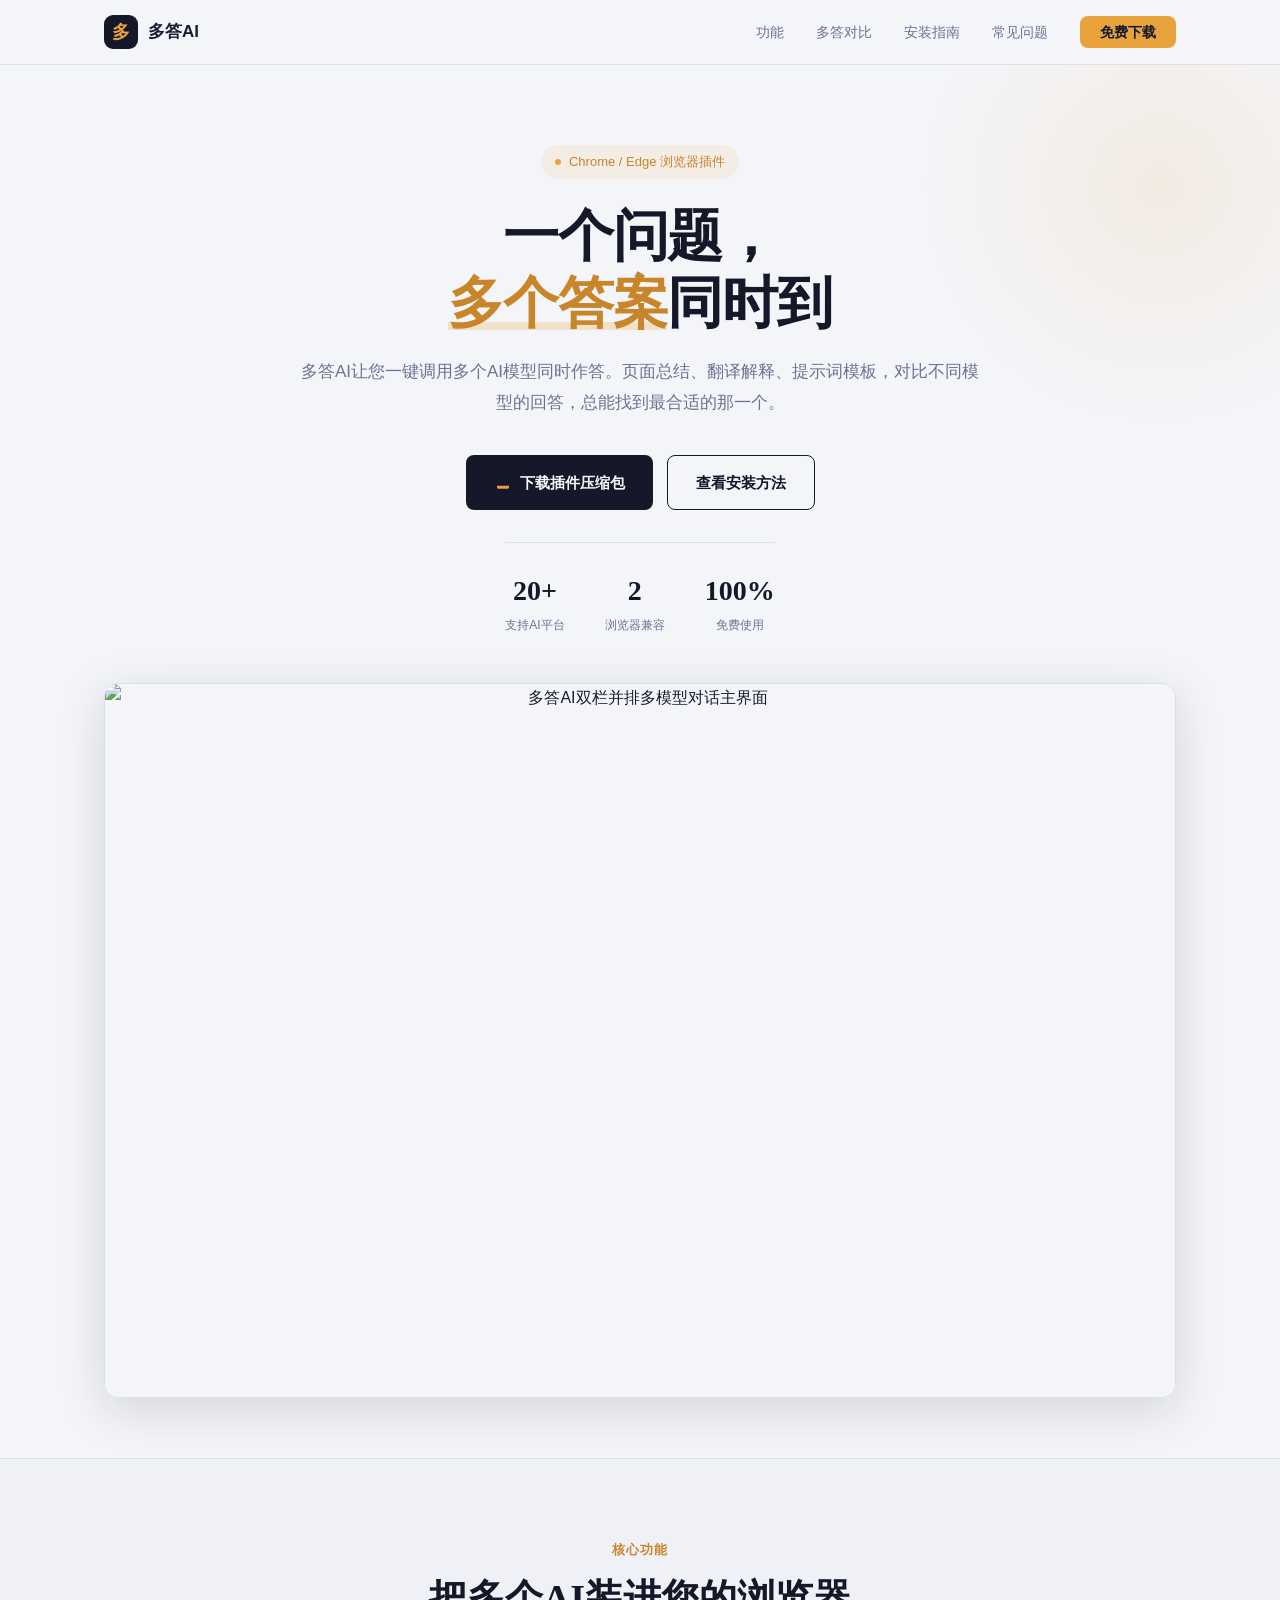
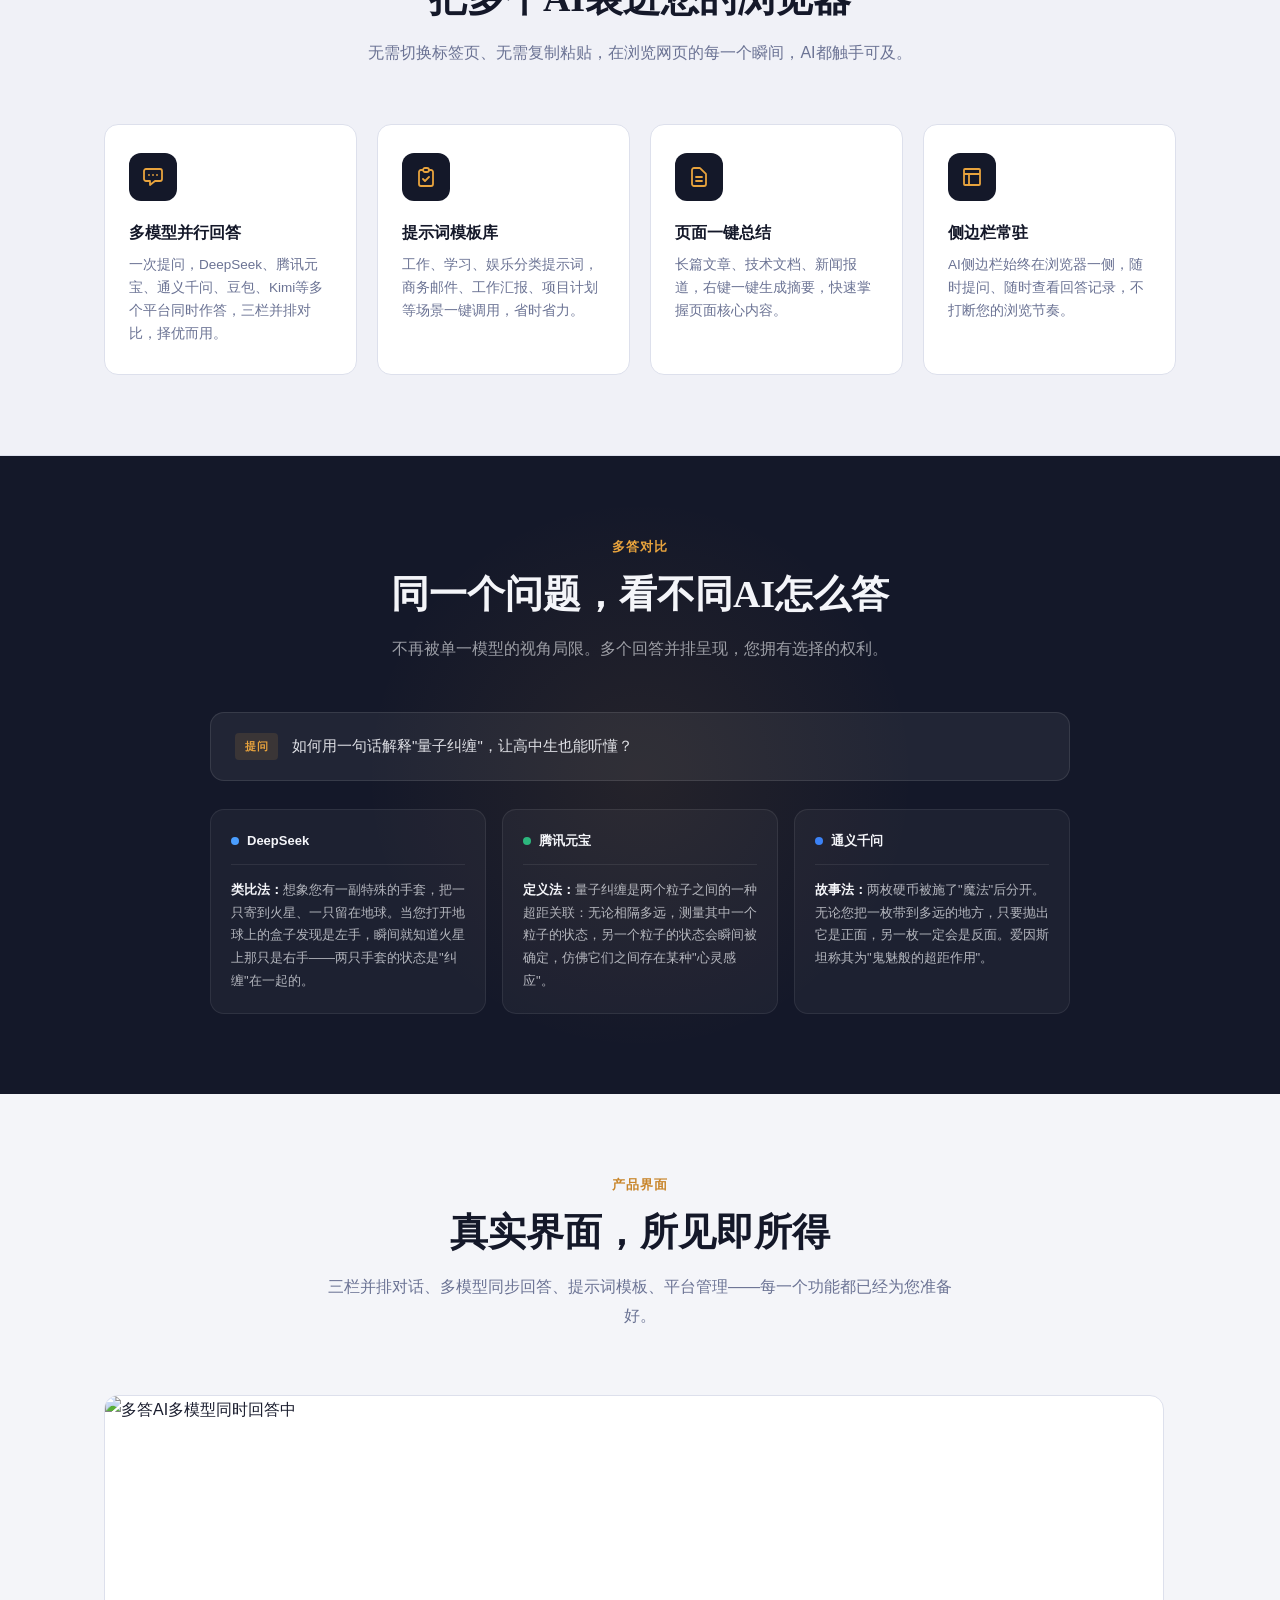
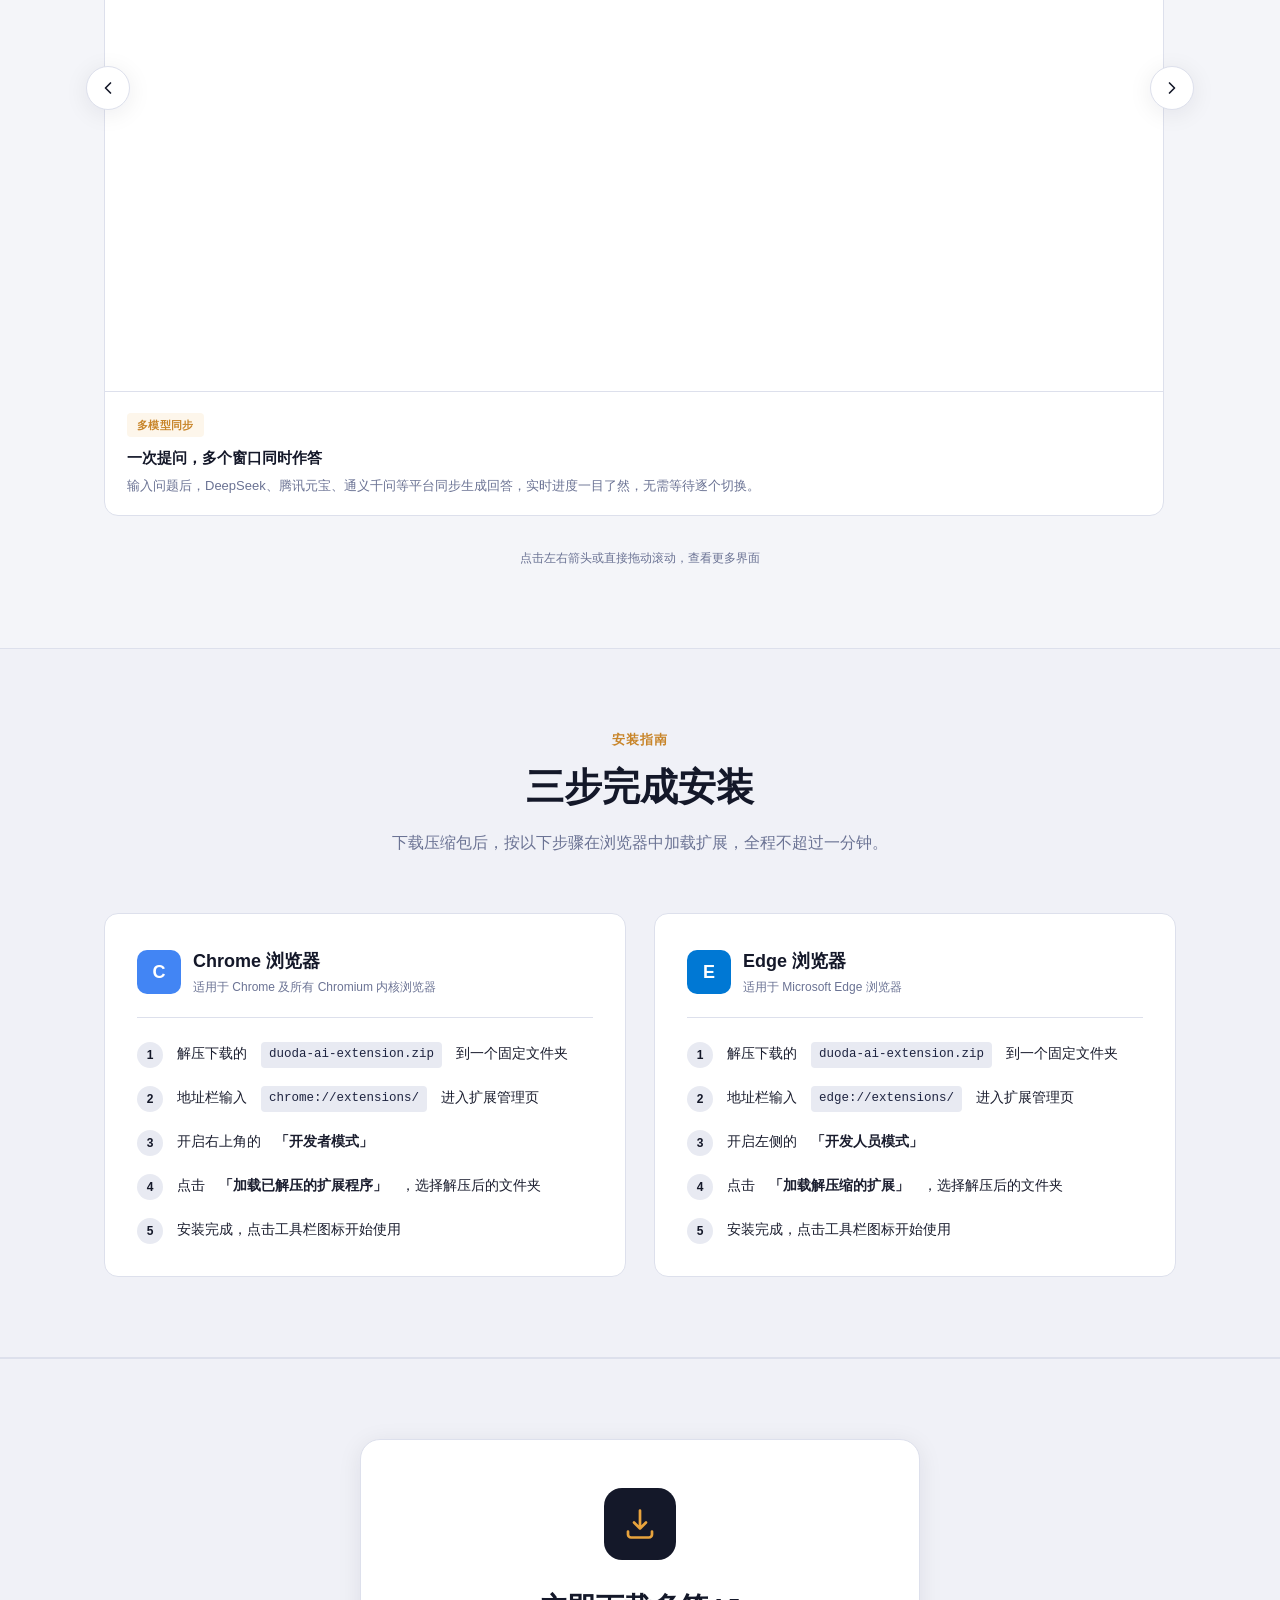
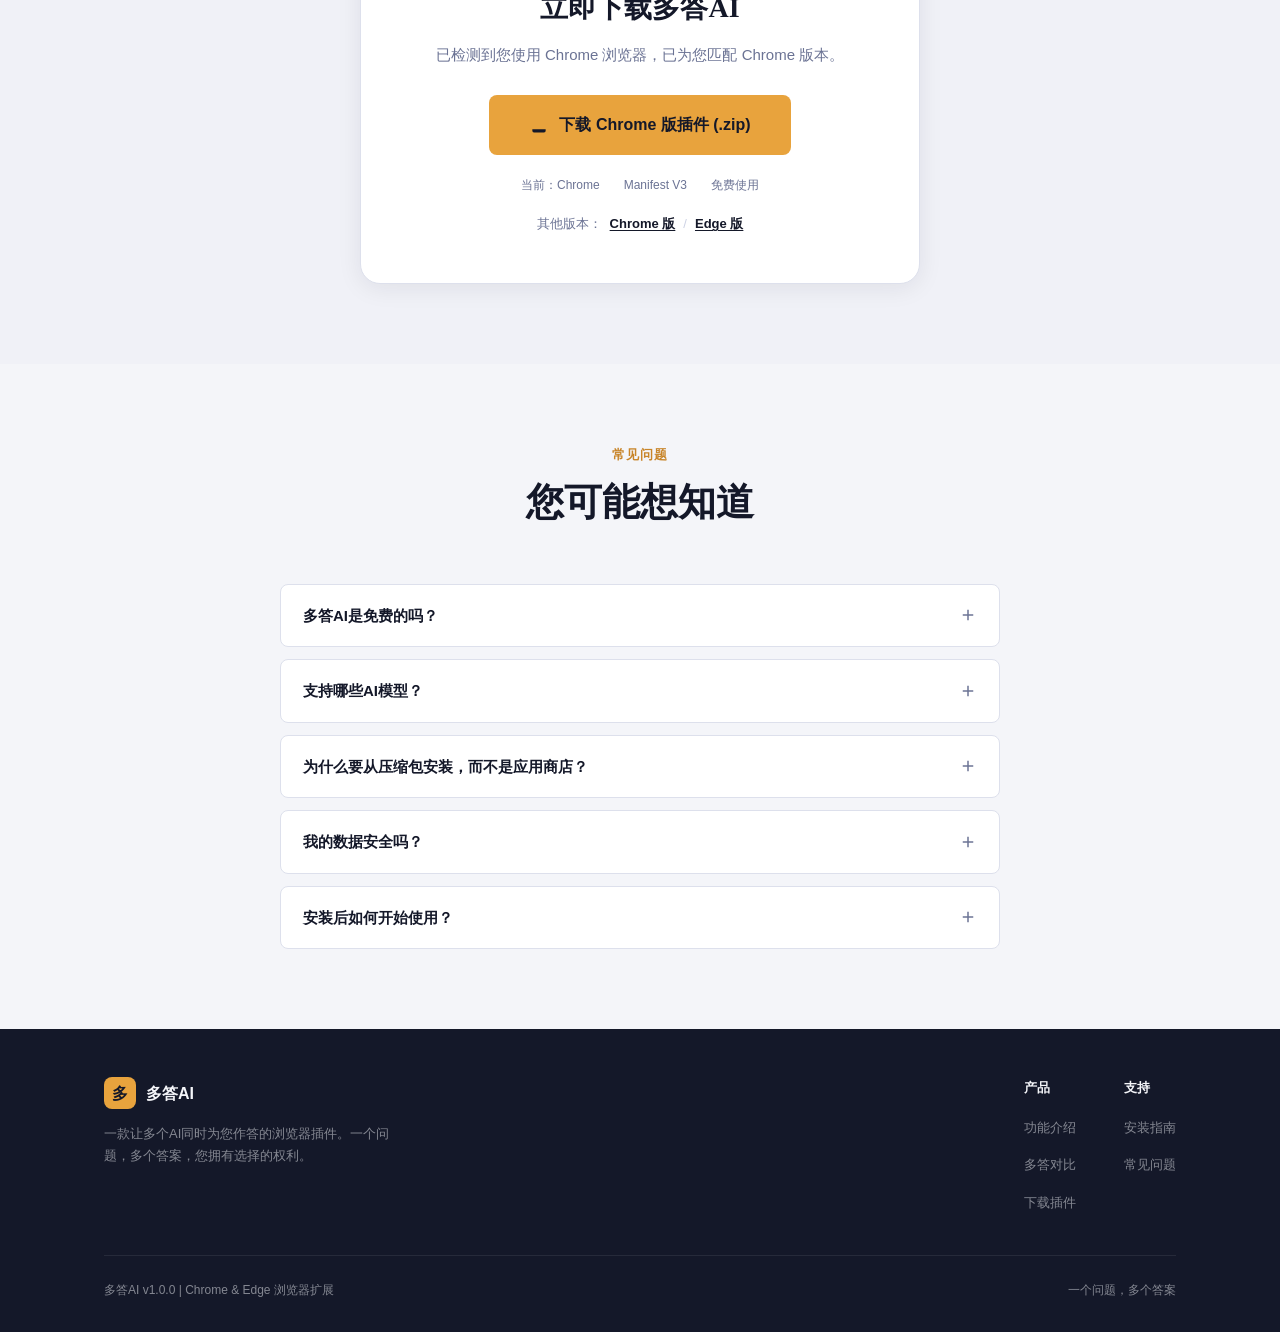
==== commit a03d17aa: "Update HTML for consistent remove "API"" ====
--- a/index.html
+++ b/index.html
@@ -4,7 +4,7 @@
 <meta charset="UTF-8">
 <meta name="viewport" content="width=device-width, initial-scale=1.0">
 <title>多答AI - 一个问题，多个答案 | Chrome / Edge 浏览器插件</title>
-<meta name="description" content="多答AI是一款Chrome与Edge通用的浏览器插件，一键调用多个AI模型同时回答，页面总结、提示词模板、多回答对比，让你总能找到最合适的答案。">
+<meta name="description" content="多答AI是一款Chrome与Edge通用的浏览器插件，一键调用多个AI模型同时回答，页面总结、提示词模板、多回答对比，让您总能找到最合适的答案。">
 <link rel="stylesheet" href="https://miaoda.feishu.cn/fonts/css2?family=Noto+Serif+SC:wght@600;700;900&family=Noto+Sans+SC:wght@300;400;500;700&display=swap">
 <style>
 /* ============ 设计 Token ============ */
@@ -978,7 +978,7 @@
           Chrome / Edge 浏览器插件
         </div>
         <h1>一个问题，<br><span class="accent">多个答案</span>同时到</h1>
-        <p class="hero-sub">多答AI让你一键调用多个AI模型同时作答。页面总结、翻译解释、提示词模板，对比不同模型的回答，总能找到最合适的那一个。</p>
+        <p class="hero-sub">多答AI让您一键调用多个AI模型同时作答。页面总结、翻译解释、提示词模板，对比不同模型的回答，总能找到最合适的那一个。</p>
         <div class="hero-actions">
           <a href="#download" class="btn btn-primary">
             <svg viewBox="0 0 24 24" width="18" height="18"><path d="M12 3v12m0 0l-4-4m4 4l4-4M4 17v2a2 2 0 002 2h12a2 2 0 002-2v-2"/></svg>
@@ -1013,7 +1013,7 @@
   <div class="container">
     <div class="section-head">
       <div class="section-eyebrow">核心功能</div>
-      <h2 class="section-title">把多个AI装进你的浏览器</h2>
+      <h2 class="section-title">把多个AI装进您的浏览器</h2>
       <p class="section-desc">无需切换标签页、无需复制粘贴，在浏览网页的每一个瞬间，AI都触手可及。</p>
     </div>
     <div class="features-grid">
@@ -1043,7 +1043,7 @@
           <svg viewBox="0 0 24 24"><path d="M4 5a1 1 0 011-1h14a1 1 0 011 1v14a1 1 0 01-1 1H5a1 1 0 01-1-1V5zM4 9h16M9 9v11"/></svg>
         </div>
         <h3>侧边栏常驻</h3>
-        <p>AI侧边栏始终在浏览器一侧，随时提问、随时查看回答记录，不打断你的浏览节奏。</p>
+        <p>AI侧边栏始终在浏览器一侧，随时提问、随时查看回答记录，不打断您的浏览节奏。</p>
       </div>
     </div>
   </div>
@@ -1055,7 +1055,7 @@
     <div class="compare-head">
       <div class="section-eyebrow">多答对比</div>
       <h2 class="section-title">同一个问题，看不同AI怎么答</h2>
-      <p class="section-desc">不再被单一模型的视角局限。多个回答并排呈现，你拥有选择的权利。</p>
+      <p class="section-desc">不再被单一模型的视角局限。多个回答并排呈现，您拥有选择的权利。</p>
     </div>
     <div class="compare-demo">
       <div class="compare-query">
@@ -1069,7 +1069,7 @@
             <span class="compare-card-name">DeepSeek</span>
           </div>
           <div class="compare-card-body">
-            <strong>类比法：</strong>想象你有一副特殊的手套，把一只寄到火星、一只留在地球。当你打开地球上的盒子发现是左手，瞬间就知道火星上那只是右手——两只手套的状态是"纠缠"在一起的。
+            <strong>类比法：</strong>想象您有一副特殊的手套，把一只寄到火星、一只留在地球。当您打开地球上的盒子发现是左手，瞬间就知道火星上那只是右手——两只手套的状态是"纠缠"在一起的。
           </div>
         </div>
         <div class="compare-card">
@@ -1087,7 +1087,7 @@
             <span class="compare-card-name">通义千问</span>
           </div>
           <div class="compare-card-body">
-            <strong>故事法：</strong>两枚硬币被施了"魔法"后分开。无论你把一枚带到多远的地方，只要抛出它是正面，另一枚一定会是反面。爱因斯坦称其为"鬼魅般的超距作用"。
+            <strong>故事法：</strong>两枚硬币被施了"魔法"后分开。无论您把一枚带到多远的地方，只要抛出它是正面，另一枚一定会是反面。爱因斯坦称其为"鬼魅般的超距作用"。
           </div>
         </div>
       </div>
@@ -1101,7 +1101,7 @@
     <div class="section-head">
       <div class="section-eyebrow">产品界面</div>
       <h2 class="section-title">真实界面，所见即所得</h2>
-      <p class="section-desc">三栏并排对话、多模型同步回答、提示词模板、平台管理——每一个功能都已经为你准备好。</p>
+      <p class="section-desc">三栏并排对话、多模型同步回答、提示词模板、平台管理——每一个功能都已经为您准备好。</p>
     </div>
     <div class="screenshots-carousel">
       <button class="carousel-btn prev" id="carouselPrev" aria-label="向左滚动">
@@ -1235,7 +1235,7 @@
   <div class="container">
     <div class="section-head">
       <div class="section-eyebrow">常见问题</div>
-      <h2 class="section-title">你可能想知道</h2>
+      <h2 class="section-title">您可能想知道</h2>
     </div>
     <div class="faq-list">
       <div class="faq-item">
@@ -1244,7 +1244,7 @@
           <svg viewBox="0 0 24 24"><line x1="12" y1="5" x2="12" y2="19"/><line x1="5" y1="12" x2="19" y2="12"/></svg>
         </div>
         <div class="faq-a">
-          <div class="faq-a-inner">插件本身完全免费，开源可审计。插件不内置API密钥，你需要自行在各AI平台申请API Key并填入插件设置中。各平台通常提供免费额度，超出后按各自的计费标准收费。</div>
+          <div class="faq-a-inner">插件本身完全免费，开源可审计。直接使用各平台每天的免费额度，登录也是各AI平台自行登录（建议使用短信码登录）,插件不会收集或上传您的浏览数据。</div>
         </div>
       </div>
       <div class="faq-item">
@@ -1253,7 +1253,7 @@
           <svg viewBox="0 0 24 24"><line x1="12" y1="5" x2="12" y2="19"/><line x1="5" y1="12" x2="19" y2="12"/></svg>
         </div>
         <div class="faq-a">
-          <div class="faq-a-inner">当前版本支持 DeepSeek、腾讯元宝、通义千问、豆包、Kimi、文心一言、智谱清言、讯飞星火、ChatGPT、Claude、Gemini 等 20 余个国内外主流 AI 平台。你可以在设置的平台管理中自由选择参与回答的平台组合，支持分组管理和拖拽排序。</div>
+          <div class="faq-a-inner">当前版本支持 DeepSeek、腾讯元宝、通义千问、豆包、Kimi、文心一言、智谱清言、讯飞星火、ChatGPT、Claude、Gemini 等 20 余个国内外主流 AI 平台。您可以在设置的平台管理中自由选择参与回答的平台组合，支持分组管理和拖拽排序。</div>
         </div>
       </div>
       <div class="faq-item">
@@ -1262,7 +1262,7 @@
           <svg viewBox="0 0 24 24"><line x1="12" y1="5" x2="12" y2="19"/><line x1="5" y1="12" x2="19" y2="12"/></svg>
         </div>
         <div class="faq-a">
-          <div class="faq-a-inner">以压缩包形式分发可以让你第一时间获取最新版本，无需等待应用商店审核。同时代码完全透明，你可以检查每一行实现。安装过程非常简单，按照上方安装指南三步即可完成。</div>
+          <div class="faq-a-inner">以压缩包形式分发可以让您第一时间获取最新版本，无需等待应用商店审核。同时代码完全透明，您可以检查每一行实现。安装过程非常简单，按照上方安装指南三步即可完成。</div>
         </div>
       </div>
       <div class="faq-item">
@@ -1271,7 +1271,7 @@
           <svg viewBox="0 0 24 24"><line x1="12" y1="5" x2="12" y2="19"/><line x1="5" y1="12" x2="19" y2="12"/></svg>
         </div>
         <div class="faq-a">
-          <div class="faq-a-inner">插件仅在你主动触发时（点击按钮、输入提问）才会发送请求，不会在后台收集或上传你的浏览数据。API密钥存储在浏览器本地的安全存储中，不会上传到任何第三方服务器。所有AI请求直接从你的浏览器发往对应模型的官方API。</div>
+          <div class="faq-a-inner">插件仅在您主动触发时（点击按钮、输入提问）才会发送请求，不会在后台收集或上传您的浏览数据。所有AI请求直接从您的浏览器发往对应模型的官方。到时您访问对应平台官网，也能看到您的使用记录。</div>
         </div>
       </div>
       <div class="faq-item">
@@ -1280,7 +1280,7 @@
           <svg viewBox="0 0 24 24"><line x1="12" y1="5" x2="12" y2="19"/><line x1="5" y1="12" x2="19" y2="12"/></svg>
         </div>
         <div class="faq-a">
-          <div class="faq-a-inner">安装完成后，点击浏览器工具栏的多答AI图标即可打开主界面，在底部输入框输入问题，多个模型将同时作答。你还可以使用提示词模板、上传图片提取文字、一键总结对话、导出对话记录等功能。首次使用请先在设置中登录或配置对应平台的账号。</div>
+          <div class="faq-a-inner">安装完成后，点击浏览器工具栏的多答AI图标即可打开主界面，在底部输入框输入问题，多个模型将同时作答。您还可以使用提示词模板、上传图片提取文字、一键总结对话、导出对话记录等功能。首次使用请先在设置中登录或配置对应平台的账号。</div>
         </div>
       </div>
     </div>
@@ -1296,7 +1296,7 @@
           <span class="footer-logo-mark">多</span>
           <span class="footer-logo-text">多答AI</span>
         </div>
-        <p>一款让多个AI同时为你作答的浏览器插件。一个问题，多个答案，你拥有选择的权利。</p>
+        <p>一款让多个AI同时为您作答的浏览器插件。一个问题，多个答案，您拥有选择的权利。</p>
       </div>
       <div class="footer-links">
         <div class="footer-col">
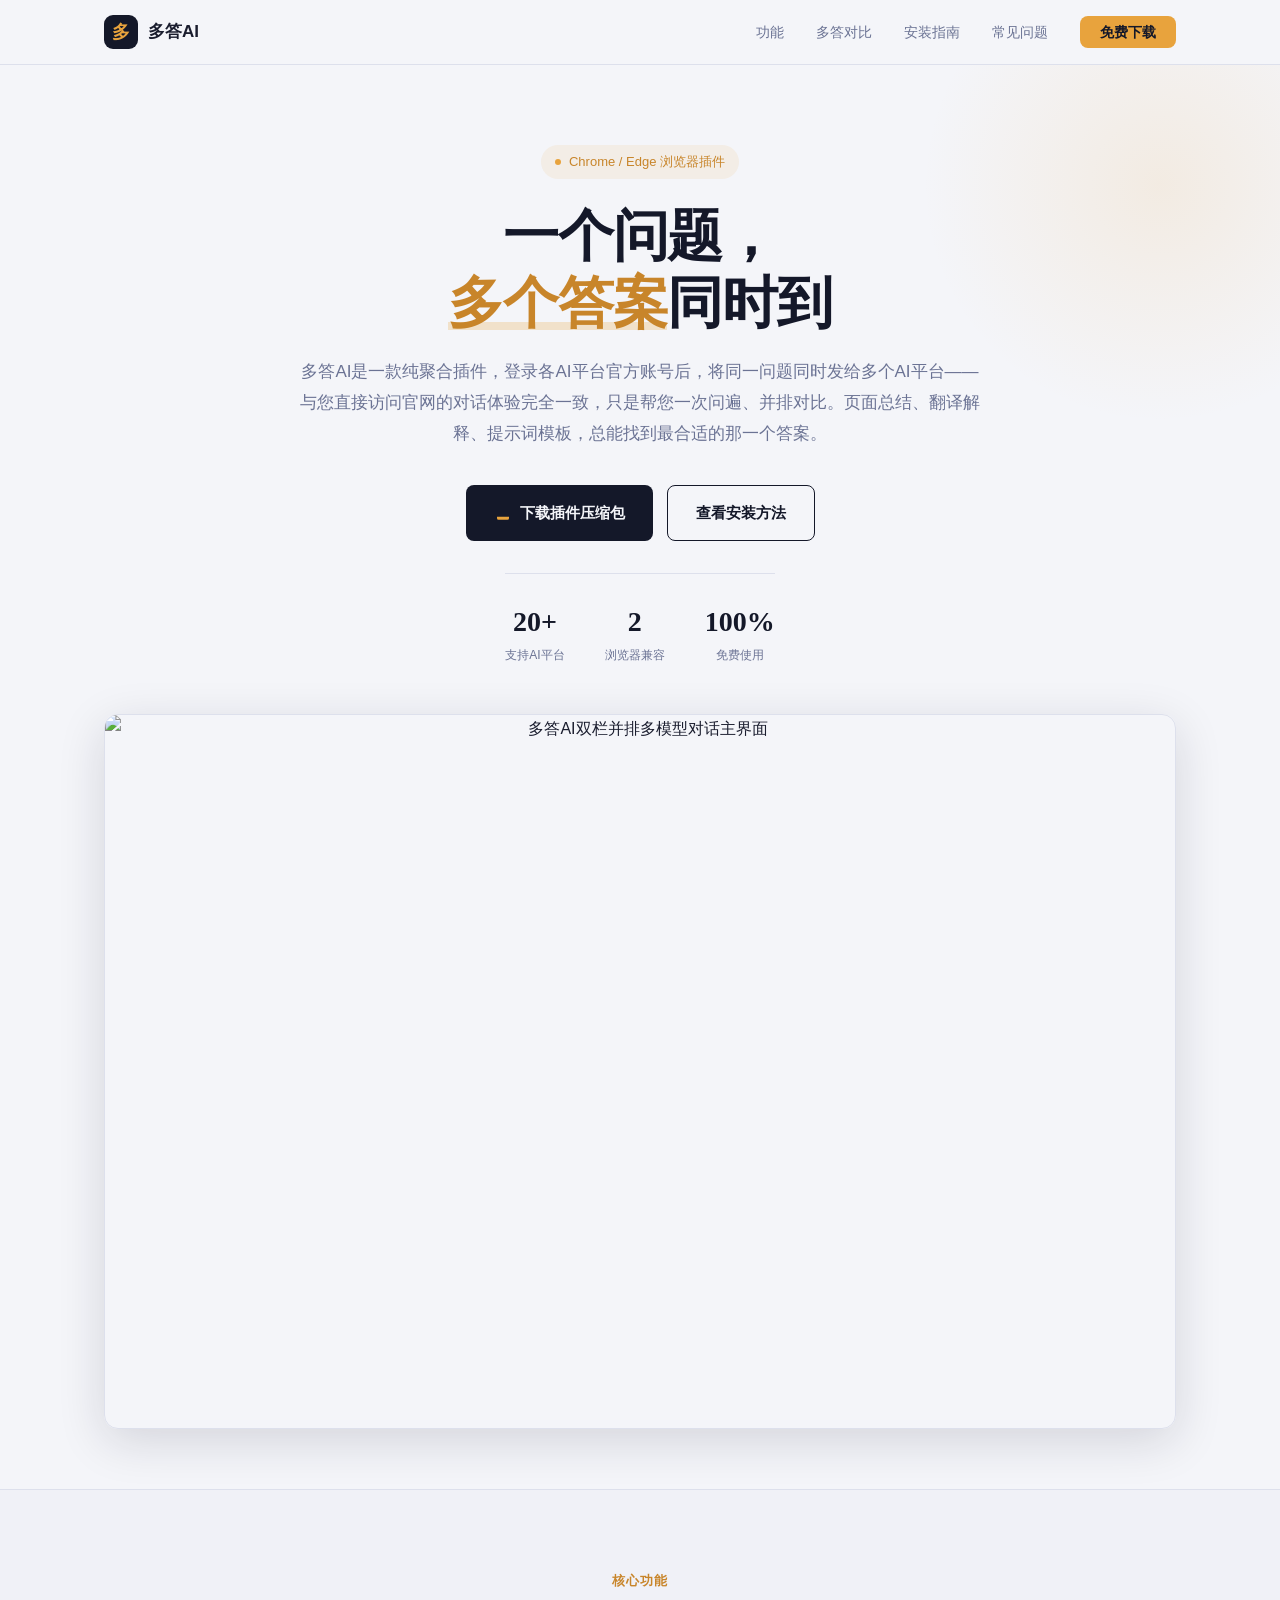
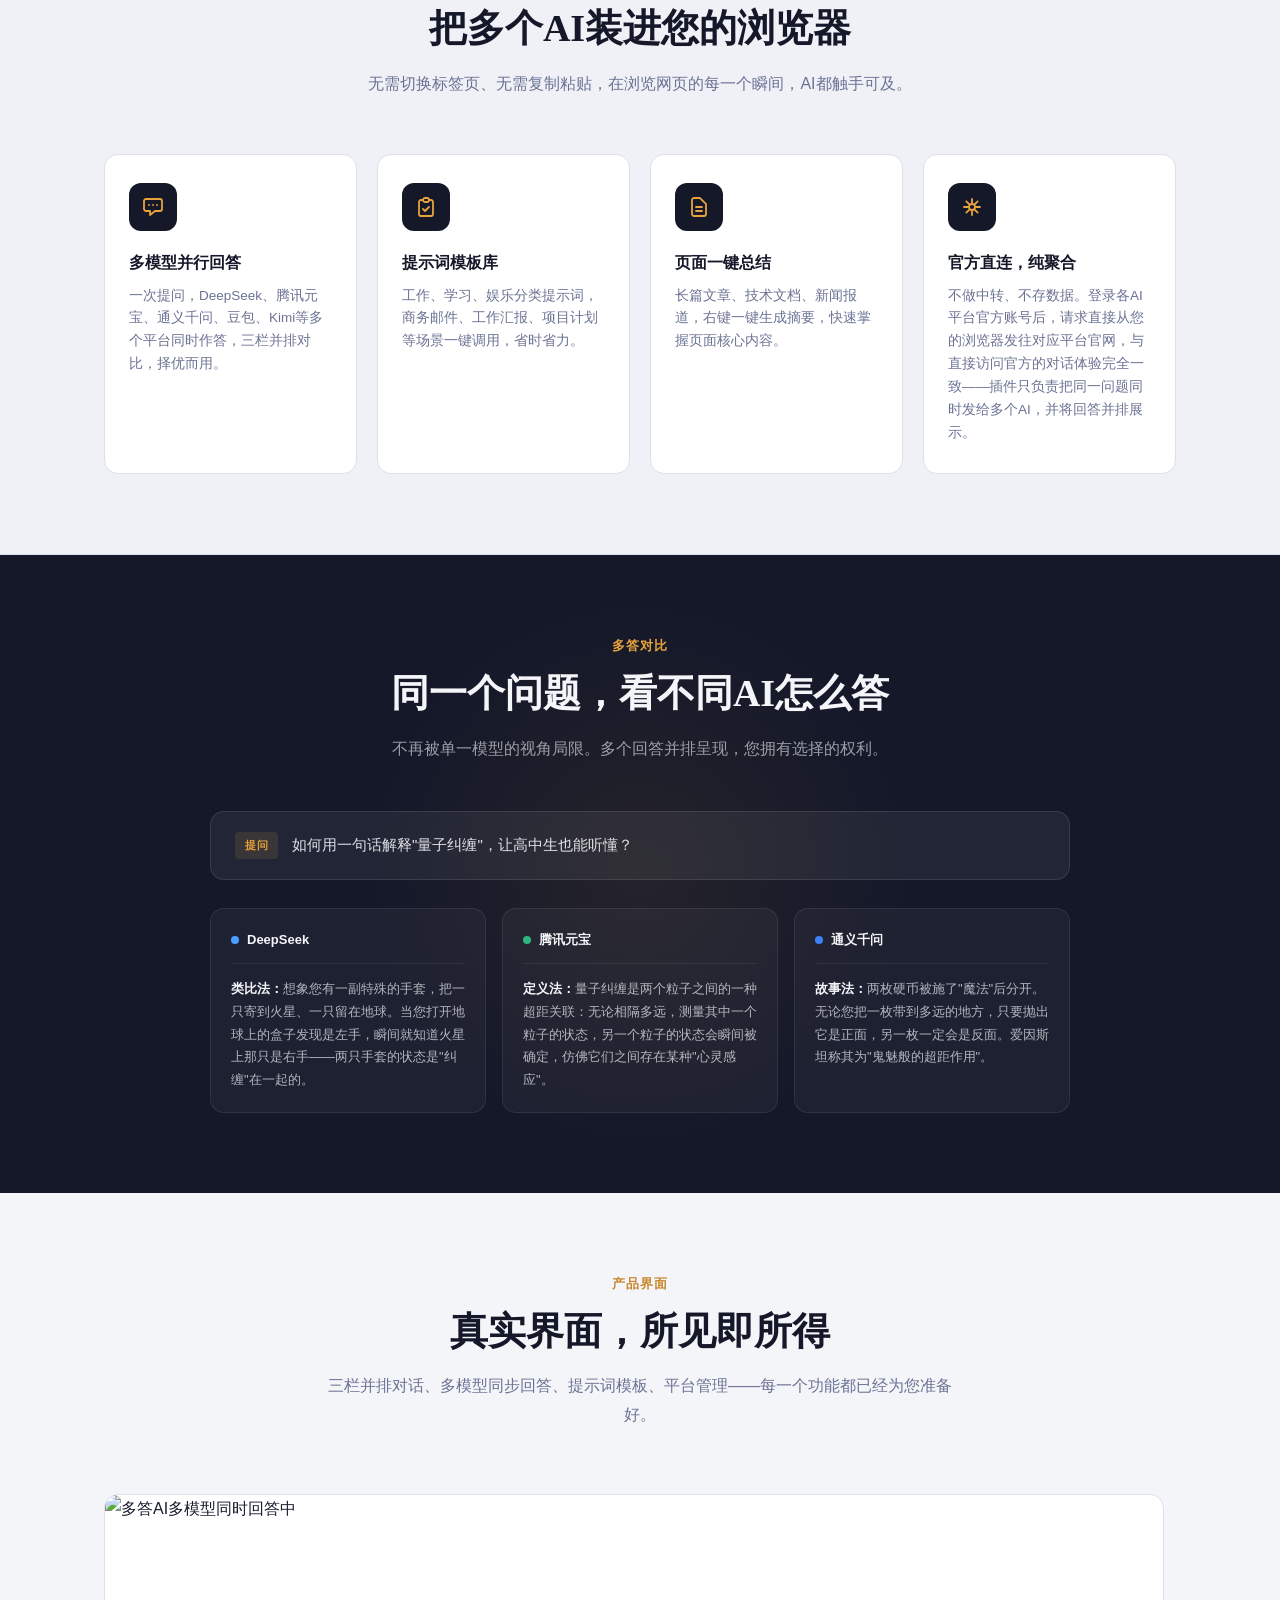
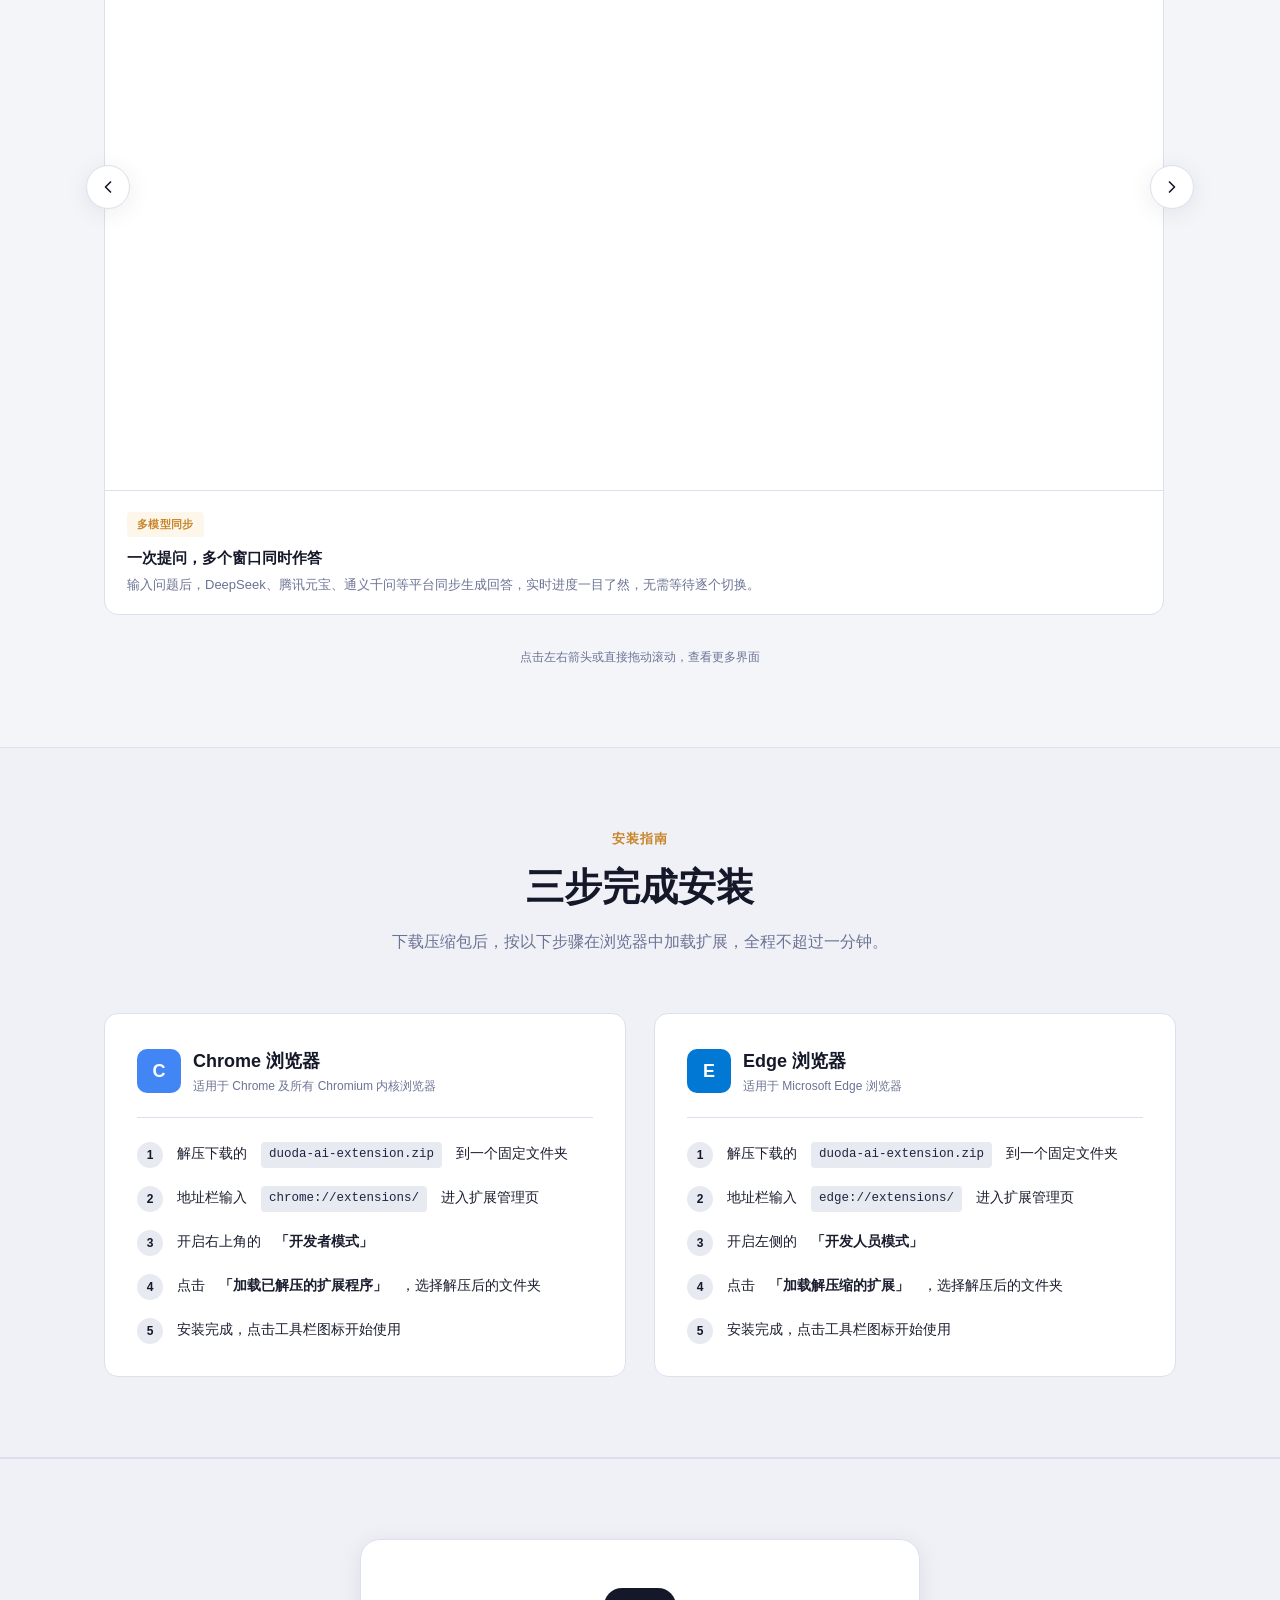
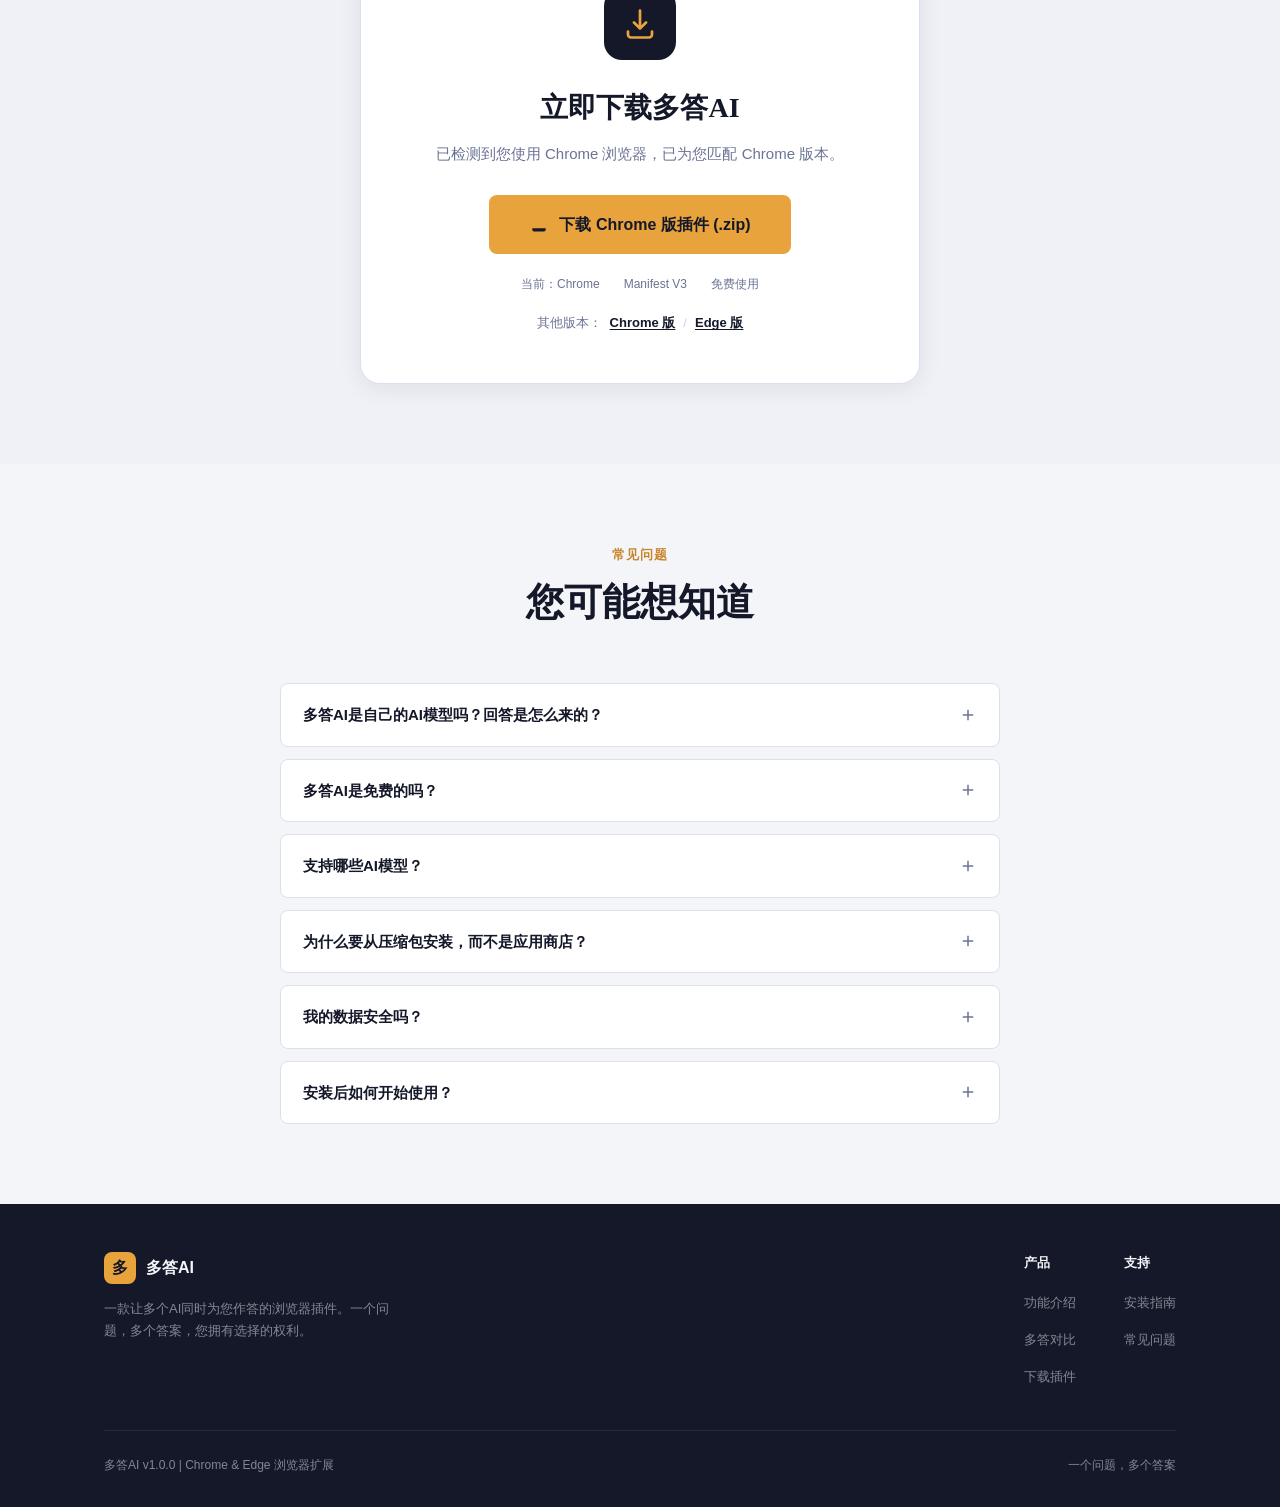
==== commit c3116294: "Revise plugin description and feature details Updated the description and features of the 多答AI plugi" ====
--- a/index.html
+++ b/index.html
@@ -4,7 +4,7 @@
 <meta charset="UTF-8">
 <meta name="viewport" content="width=device-width, initial-scale=1.0">
 <title>多答AI - 一个问题，多个答案 | Chrome / Edge 浏览器插件</title>
-<meta name="description" content="多答AI是一款Chrome与Edge通用的浏览器插件，一键调用多个AI模型同时回答，页面总结、提示词模板、多回答对比，让您总能找到最合适的答案。">
+<meta name="description" content="多答AI是一款Chrome与Edge通用的纯聚合浏览器插件，登录各AI平台官方账号后，将同一问题同时发给多个AI平台，与直接访问官网体验完全一致，支持页面总结、提示词模板、多回答并排对比。">
 <link rel="stylesheet" href="https://miaoda.feishu.cn/fonts/css2?family=Noto+Serif+SC:wght@600;700;900&family=Noto+Sans+SC:wght@300;400;500;700&display=swap">
 <style>
 /* ============ 设计 Token ============ */
@@ -978,7 +978,7 @@
           Chrome / Edge 浏览器插件
         </div>
         <h1>一个问题，<br><span class="accent">多个答案</span>同时到</h1>
-        <p class="hero-sub">多答AI让您一键调用多个AI模型同时作答。页面总结、翻译解释、提示词模板，对比不同模型的回答，总能找到最合适的那一个。</p>
+        <p class="hero-sub">多答AI是一款纯聚合插件，登录各AI平台官方账号后，将同一问题同时发给多个AI平台——与您直接访问官网的对话体验完全一致，只是帮您一次问遍、并排对比。页面总结、翻译解释、提示词模板，总能找到最合适的那一个答案。</p>
         <div class="hero-actions">
           <a href="#download" class="btn btn-primary">
             <svg viewBox="0 0 24 24" width="18" height="18"><path d="M12 3v12m0 0l-4-4m4 4l4-4M4 17v2a2 2 0 002 2h12a2 2 0 002-2v-2"/></svg>
@@ -1040,10 +1040,10 @@
       </div>
       <div class="feature-card">
         <div class="feature-icon">
-          <svg viewBox="0 0 24 24"><path d="M4 5a1 1 0 011-1h14a1 1 0 011 1v14a1 1 0 01-1 1H5a1 1 0 01-1-1V5zM4 9h16M9 9v11"/></svg>
-        </div>
-        <h3>侧边栏常驻</h3>
-        <p>AI侧边栏始终在浏览器一侧，随时提问、随时查看回答记录，不打断您的浏览节奏。</p>
+          <svg viewBox="0 0 24 24"><path d="M4 12h4m8 0h4M12 4v4m0 8v4M6.34 6.34l2.83 2.83m5.66 5.66l2.83 2.83M17.66 6.34l-2.83 2.83m-5.66 5.66l-2.83 2.83"/><circle cx="12" cy="12" r="3"/></svg>
+        </div>
+        <h3>官方直连，纯聚合</h3>
+        <p>不做中转、不存数据。登录各AI平台官方账号后，请求直接从您的浏览器发往对应平台官网，与直接访问官方的对话体验完全一致——插件只负责把同一问题同时发给多个AI，并将回答并排展示。</p>
       </div>
     </div>
   </div>
@@ -1222,9 +1222,9 @@
       </div>
       <div class="download-alt">
         <span>其他版本：</span>
-        <a href="https://aka.doubaocdn.com/s/7yS8JajcjB" download="duoda-ai-chrome.zip">Chrome 版</a>
+        <a href="./duoda-ai-chrome.zip" download="duoda-ai-chrome.zip">Chrome 版</a>
         <span class="alt-sep">/</span>
-        <a href="https://aka.doubaocdn.com/s/Ftp0LqDDO7" download="duoda-ai-edge.zip">Edge 版</a>
+        <a href="./duoda-ai-edge.zip" download="duoda-ai-edge.zip">Edge 版</a>
       </div>
     </div>
   </div>
@@ -1238,6 +1238,15 @@
       <h2 class="section-title">您可能想知道</h2>
     </div>
     <div class="faq-list">
+      <div class="faq-item">
+        <div class="faq-q">
+          <span>多答AI是自己的AI模型吗？回答是怎么来的？</span>
+          <svg viewBox="0 0 24 24"><line x1="12" y1="5" x2="12" y2="19"/><line x1="5" y1="12" x2="19" y2="12"/></svg>
+        </div>
+        <div class="faq-a">
+          <div class="faq-a-inner">多答AI本身不提供任何AI模型，也不做任何内容中转。您在插件中登录各AI平台的官方账号后，提问会直接从您的浏览器发往对应平台的官方接口，获得的回答与您直接访问该平台官网完全一致。插件只是把同一个问题同时发给多个AI平台，并将回答并排展示，方便您对比选择。您在各平台官网的对话记录中也能看到这些提问。</div>
+        </div>
+      </div>
       <div class="faq-item">
         <div class="faq-q">
           <span>多答AI是免费的吗？</span>
@@ -1420,8 +1429,8 @@
 
 // 浏览器检测 - 自动选择对应插件包下载
 (function() {
-  var CHROME_URL = 'https://aka.doubaocdn.com/s/7yS8JajcjB';
-  var EDGE_URL = 'https://aka.doubaocdn.com/s/Ftp0LqDDO7';
+  var CHROME_URL = './duoda-ai-chrome.zip';
+  var EDGE_URL = './duoda-ai-edge.zip';
 
   var btn = document.getElementById('downloadBtn');
   var btnText = document.getElementById('downloadBtnText');
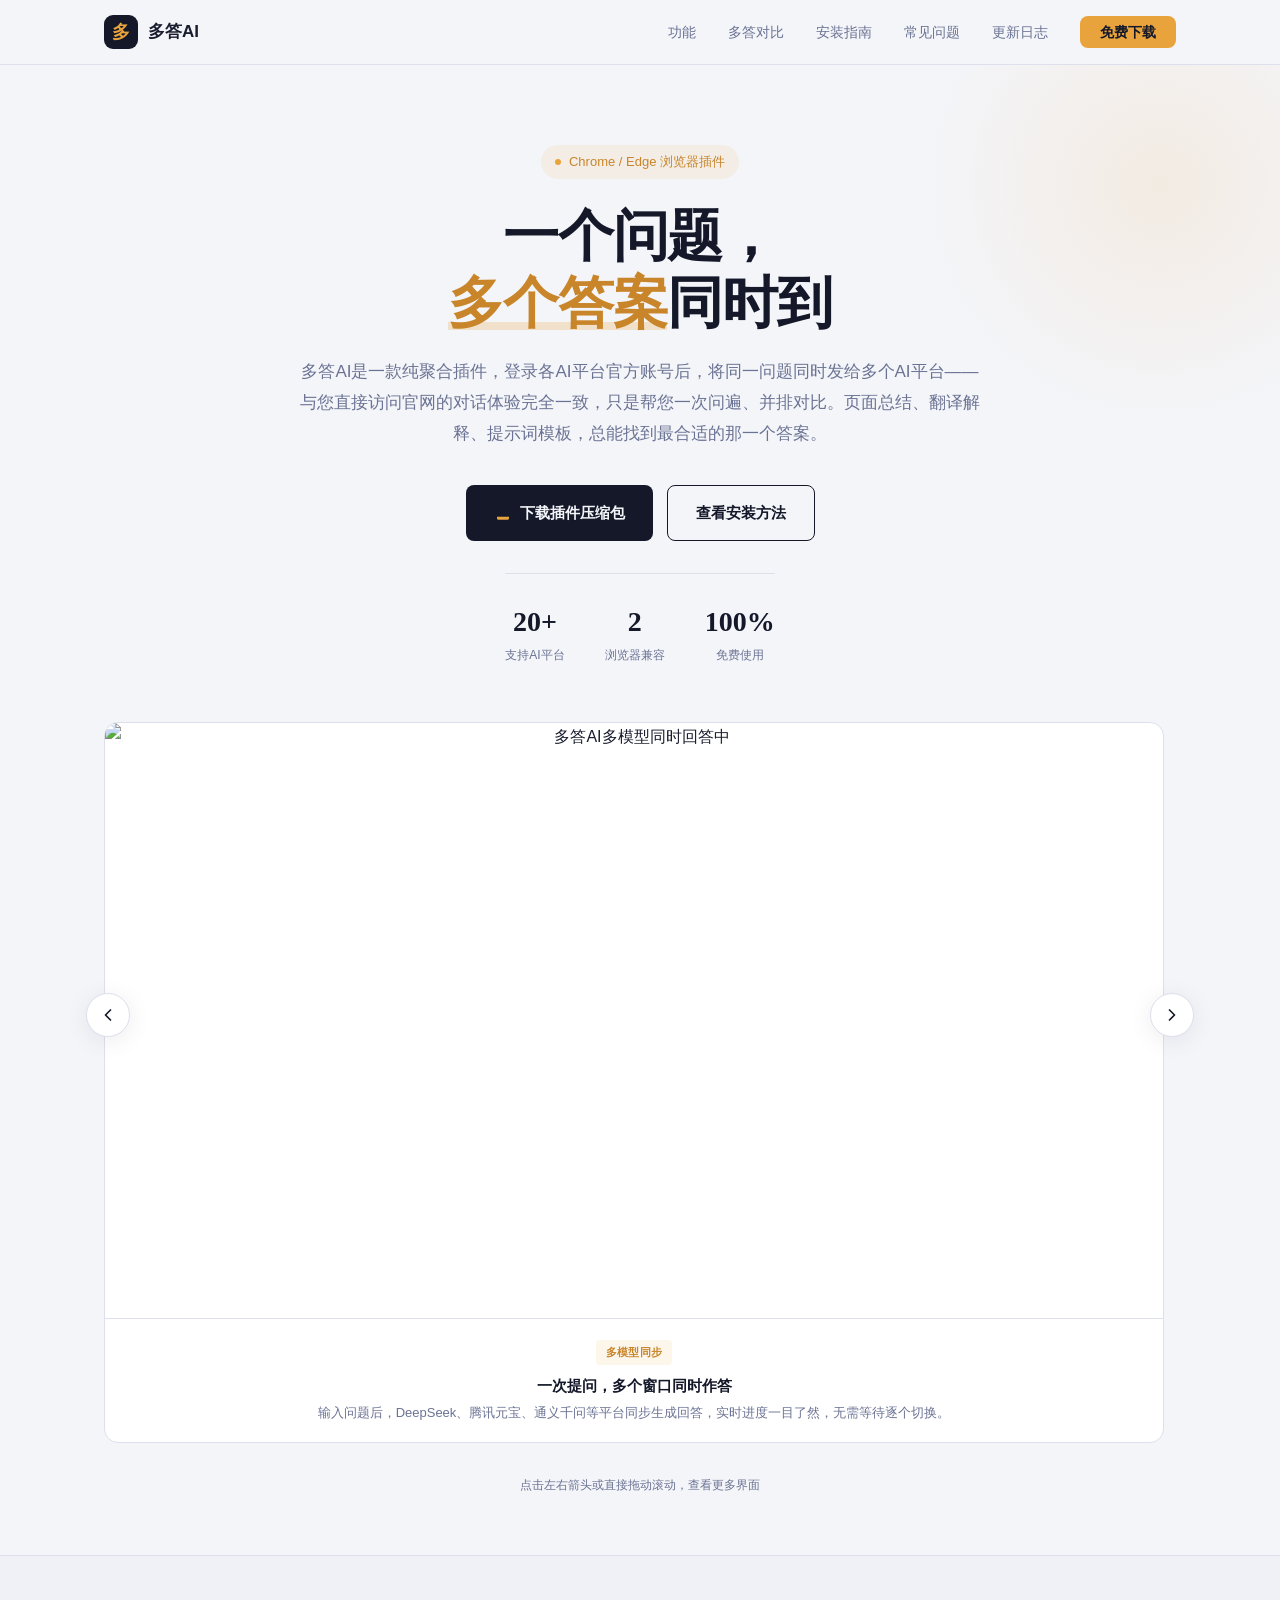
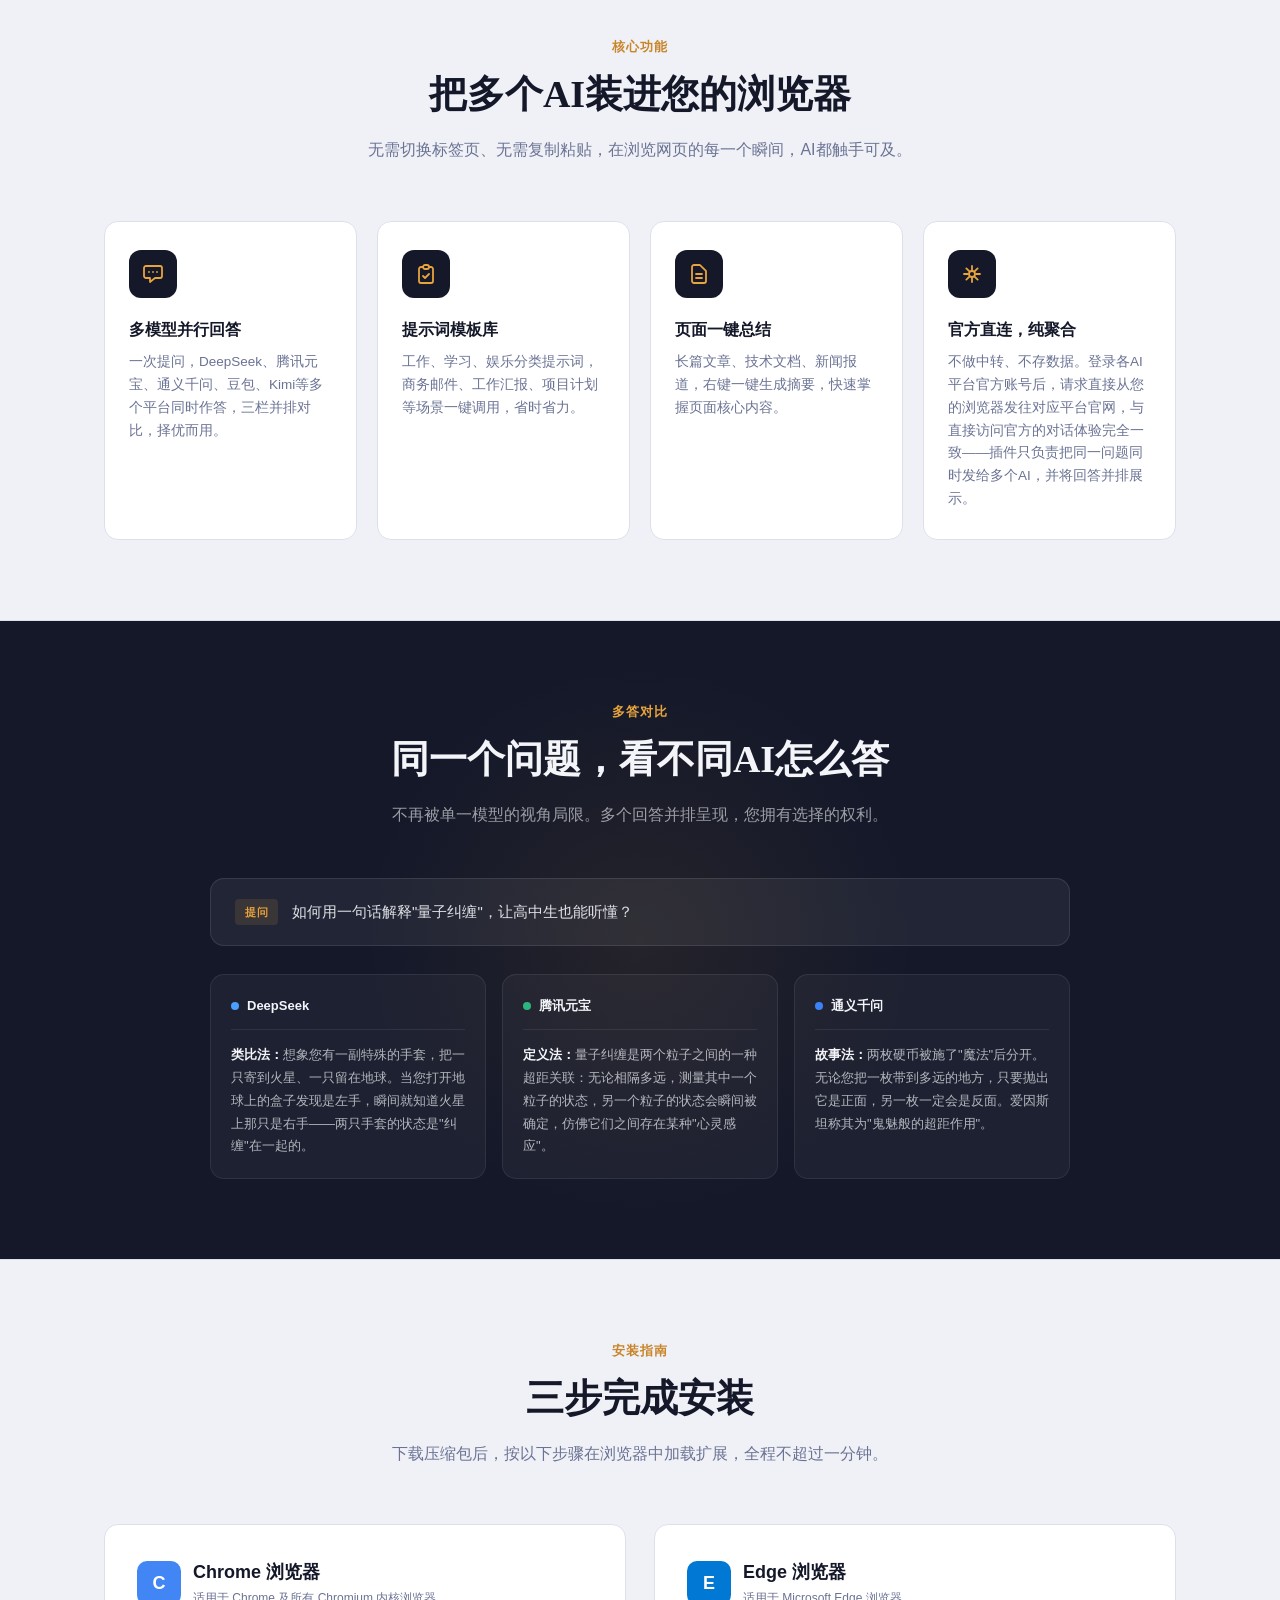
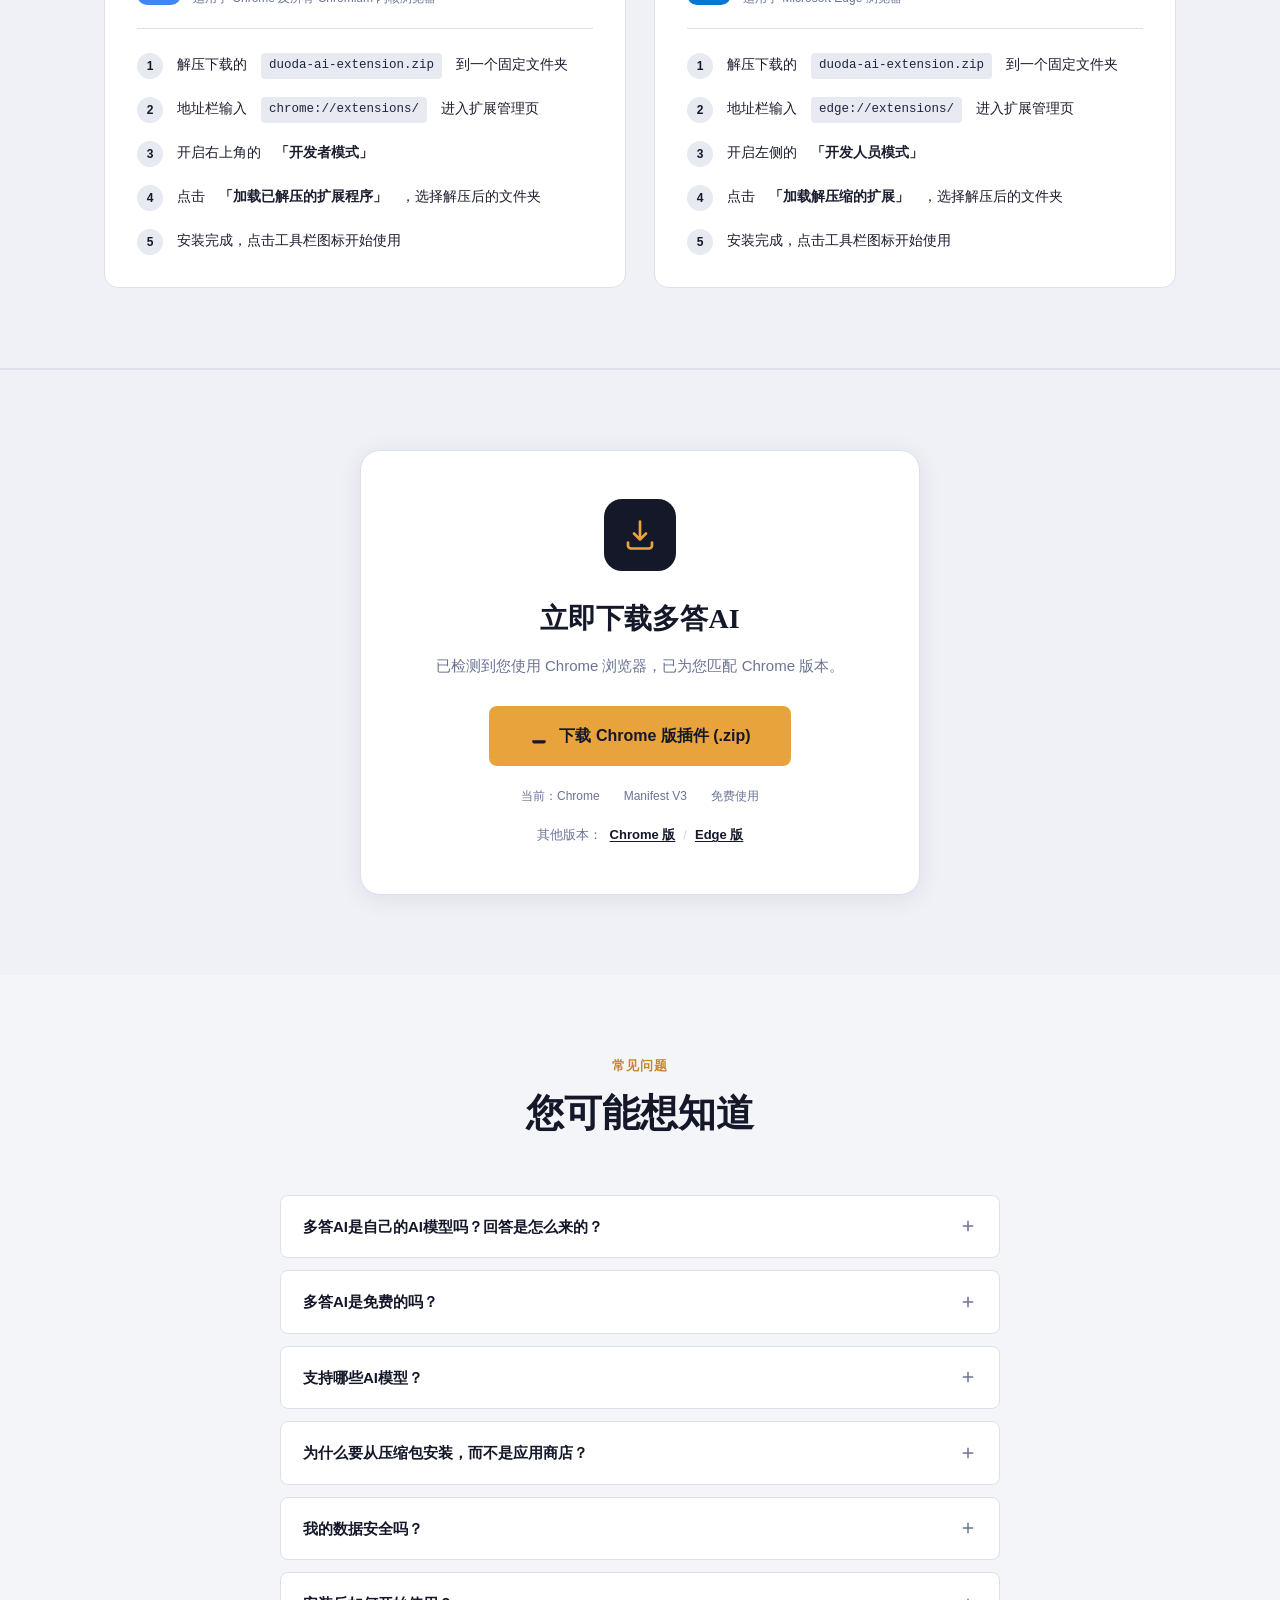
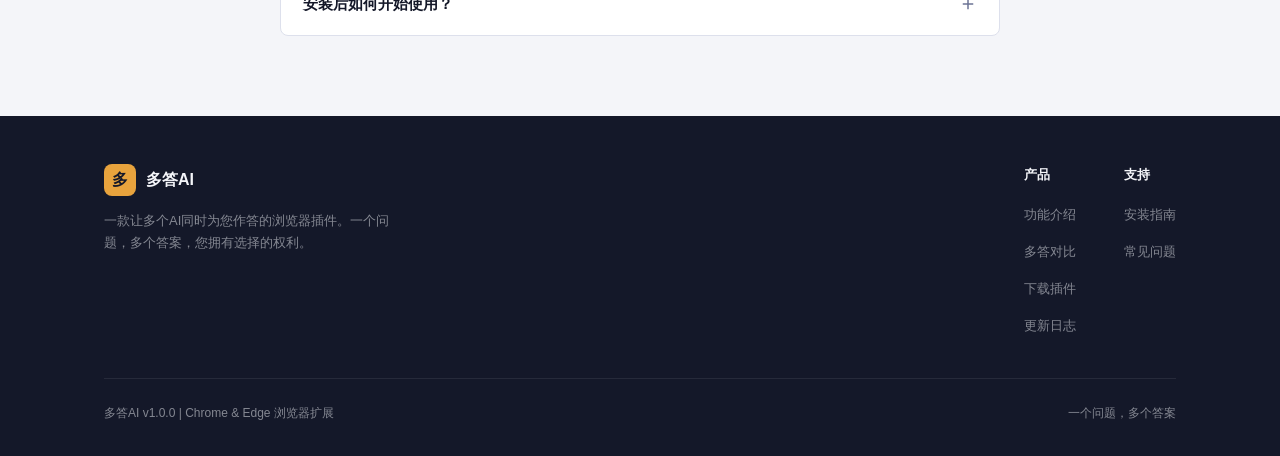
==== commit ed7c3589: "Add changelog link and update hero visual section" ====
--- a/index.html
+++ b/index.html
@@ -255,7 +255,7 @@
 .hero-visual {
   width: 100%;
 }
-.hero-visual img {
+.hero-visual > img {
   width: 100%;
   height: auto;
   border-radius: var(--radius);
@@ -963,6 +963,7 @@
       <li><a href="#compare">多答对比</a></li>
       <li><a href="#install">安装指南</a></li>
       <li><a href="#faq">常见问题</a></li>
+      <li><a href="changelog.html">更新日志</a></li>
       <li><a href="#download" class="nav-cta">免费下载</a></li>
     </ul>
   </div>
@@ -1002,7 +1003,57 @@
         </div>
       </div>
       <div class="hero-visual">
-        <img src="https://aka.doubaocdn.com/s/SMDvQHqCIM" alt="多答AI双栏并排多模型对话主界面" width="960" height="640">
+        <div class="screenshots-carousel">
+          <button class="carousel-btn prev" id="carouselPrev" aria-label="向左滚动">
+            <svg viewBox="0 0 24 24"><polyline points="15 18 9 12 15 6"/></svg>
+          </button>
+          <div class="screenshots-track" id="screenshotsTrack">
+          <div class="screenshot-card">
+            <img src="https://aka.doubaocdn.com/s/jRTwMJbAfI" alt="多答AI多模型同时回答中" width="960" height="540">
+            <div class="screenshot-card-body">
+              <span class="screenshot-card-tag">多模型同步</span>
+              <h3>一次提问，多个窗口同时作答</h3>
+              <p>输入问题后，DeepSeek、腾讯元宝、通义千问等平台同步生成回答，实时进度一目了然，无需等待逐个切换。</p>
+            </div>
+          </div>
+          <div class="screenshot-card">
+            <img src="https://aka.doubaocdn.com/s/UZMyj29QMn" alt="多答AI图片文字提取功能" width="960" height="540">
+            <div class="screenshot-card-body">
+              <span class="screenshot-card-tag">多模态能力</span>
+              <h3>图片文字提取</h3>
+              <p>发送图片即可提取其中文字，多个模型交叉验证识别结果。</p>
+            </div>
+          </div>
+          <div class="screenshot-card">
+            <img src="https://aka.doubaocdn.com/s/8kccr1u4Fd" alt="多答AI提示词模板管理" width="960" height="540">
+            <div class="screenshot-card-body">
+              <span class="screenshot-card-tag">效率工具</span>
+              <h3>提示词模板库</h3>
+              <p>工作、学习、娱乐分类提示词，商务邮件、工作汇报、项目计划一键调用。</p>
+            </div>
+          </div>
+          <div class="screenshot-card">
+            <img src="https://aka.doubaocdn.com/s/FpIgsiD4Bj" alt="多答AI平台管理设置" width="960" height="540">
+            <div class="screenshot-card-body">
+              <span class="screenshot-card-tag">平台管理</span>
+              <h3>20+ AI 平台自由组合</h3>
+              <p>国内国际主流平台全覆盖，支持分组管理、拖拽排序，自由搭配回答组合。</p>
+            </div>
+          </div>
+          <div class="screenshot-card">
+            <img src="https://aka.doubaocdn.com/s/V0OZ2TCRTd" alt="多答AI会员中心功能对比" width="960" height="540">
+            <div class="screenshot-card-body">
+              <span class="screenshot-card-tag">会员体系</span>
+              <h3>免费使用，会员进阶</h3>
+              <p>每日30次免费提问，会员解锁无限制提问、多AI总结、对话导出等高级功能。</p>
+            </div>
+          </div>
+          </div>
+          <button class="carousel-btn next" id="carouselNext" aria-label="向右滚动">
+            <svg viewBox="0 0 24 24"><polyline points="9 18 15 12 9 6"/></svg>
+          </button>
+        </div>
+        <div class="carousel-hint">点击左右箭头或直接拖动滚动，查看更多界面</div>
       </div>
     </div>
   </div>
@@ -1092,68 +1143,6 @@
         </div>
       </div>
     </div>
-  </div>
-</section>
-
-<!-- ============ 产品界面一览 ============ -->
-<section class="screenshots-section">
-  <div class="container">
-    <div class="section-head">
-      <div class="section-eyebrow">产品界面</div>
-      <h2 class="section-title">真实界面，所见即所得</h2>
-      <p class="section-desc">三栏并排对话、多模型同步回答、提示词模板、平台管理——每一个功能都已经为您准备好。</p>
-    </div>
-    <div class="screenshots-carousel">
-      <button class="carousel-btn prev" id="carouselPrev" aria-label="向左滚动">
-        <svg viewBox="0 0 24 24"><polyline points="15 18 9 12 15 6"/></svg>
-      </button>
-      <div class="screenshots-track" id="screenshotsTrack">
-      <div class="screenshot-card">
-        <img src="https://aka.doubaocdn.com/s/jRTwMJbAfI" alt="多答AI多模型同时回答中" width="960" height="540">
-        <div class="screenshot-card-body">
-          <span class="screenshot-card-tag">多模型同步</span>
-          <h3>一次提问，多个窗口同时作答</h3>
-          <p>输入问题后，DeepSeek、腾讯元宝、通义千问等平台同步生成回答，实时进度一目了然，无需等待逐个切换。</p>
-        </div>
-      </div>
-      <div class="screenshot-card">
-        <img src="https://aka.doubaocdn.com/s/UZMyj29QMn" alt="多答AI图片文字提取功能" width="960" height="540">
-        <div class="screenshot-card-body">
-          <span class="screenshot-card-tag">多模态能力</span>
-          <h3>图片文字提取</h3>
-          <p>发送图片即可提取其中文字，多个模型交叉验证识别结果。</p>
-        </div>
-      </div>
-      <div class="screenshot-card">
-        <img src="https://aka.doubaocdn.com/s/8kccr1u4Fd" alt="多答AI提示词模板管理" width="960" height="540">
-        <div class="screenshot-card-body">
-          <span class="screenshot-card-tag">效率工具</span>
-          <h3>提示词模板库</h3>
-          <p>工作、学习、娱乐分类提示词，商务邮件、工作汇报、项目计划一键调用。</p>
-        </div>
-      </div>
-      <div class="screenshot-card">
-        <img src="https://aka.doubaocdn.com/s/FpIgsiD4Bj" alt="多答AI平台管理设置" width="960" height="540">
-        <div class="screenshot-card-body">
-          <span class="screenshot-card-tag">平台管理</span>
-          <h3>20+ AI 平台自由组合</h3>
-          <p>国内国际主流平台全覆盖，支持分组管理、拖拽排序，自由搭配回答组合。</p>
-        </div>
-      </div>
-      <div class="screenshot-card">
-        <img src="https://aka.doubaocdn.com/s/V0OZ2TCRTd" alt="多答AI会员中心功能对比" width="960" height="540">
-        <div class="screenshot-card-body">
-          <span class="screenshot-card-tag">会员体系</span>
-          <h3>免费使用，会员进阶</h3>
-          <p>每日30次免费提问，会员解锁无限制提问、多AI总结、对话导出等高级功能。</p>
-        </div>
-      </div>
-      </div>
-      <button class="carousel-btn next" id="carouselNext" aria-label="向右滚动">
-        <svg viewBox="0 0 24 24"><polyline points="9 18 15 12 9 6"/></svg>
-      </button>
-    </div>
-    <div class="carousel-hint">点击左右箭头或直接拖动滚动，查看更多界面</div>
   </div>
 </section>
 
@@ -1314,6 +1303,7 @@
             <li><a href="#features">功能介绍</a></li>
             <li><a href="#compare">多答对比</a></li>
             <li><a href="#download">下载插件</a></li>
+            <li><a href="changelog.html">更新日志</a></li>
           </ul>
         </div>
         <div class="footer-col">
